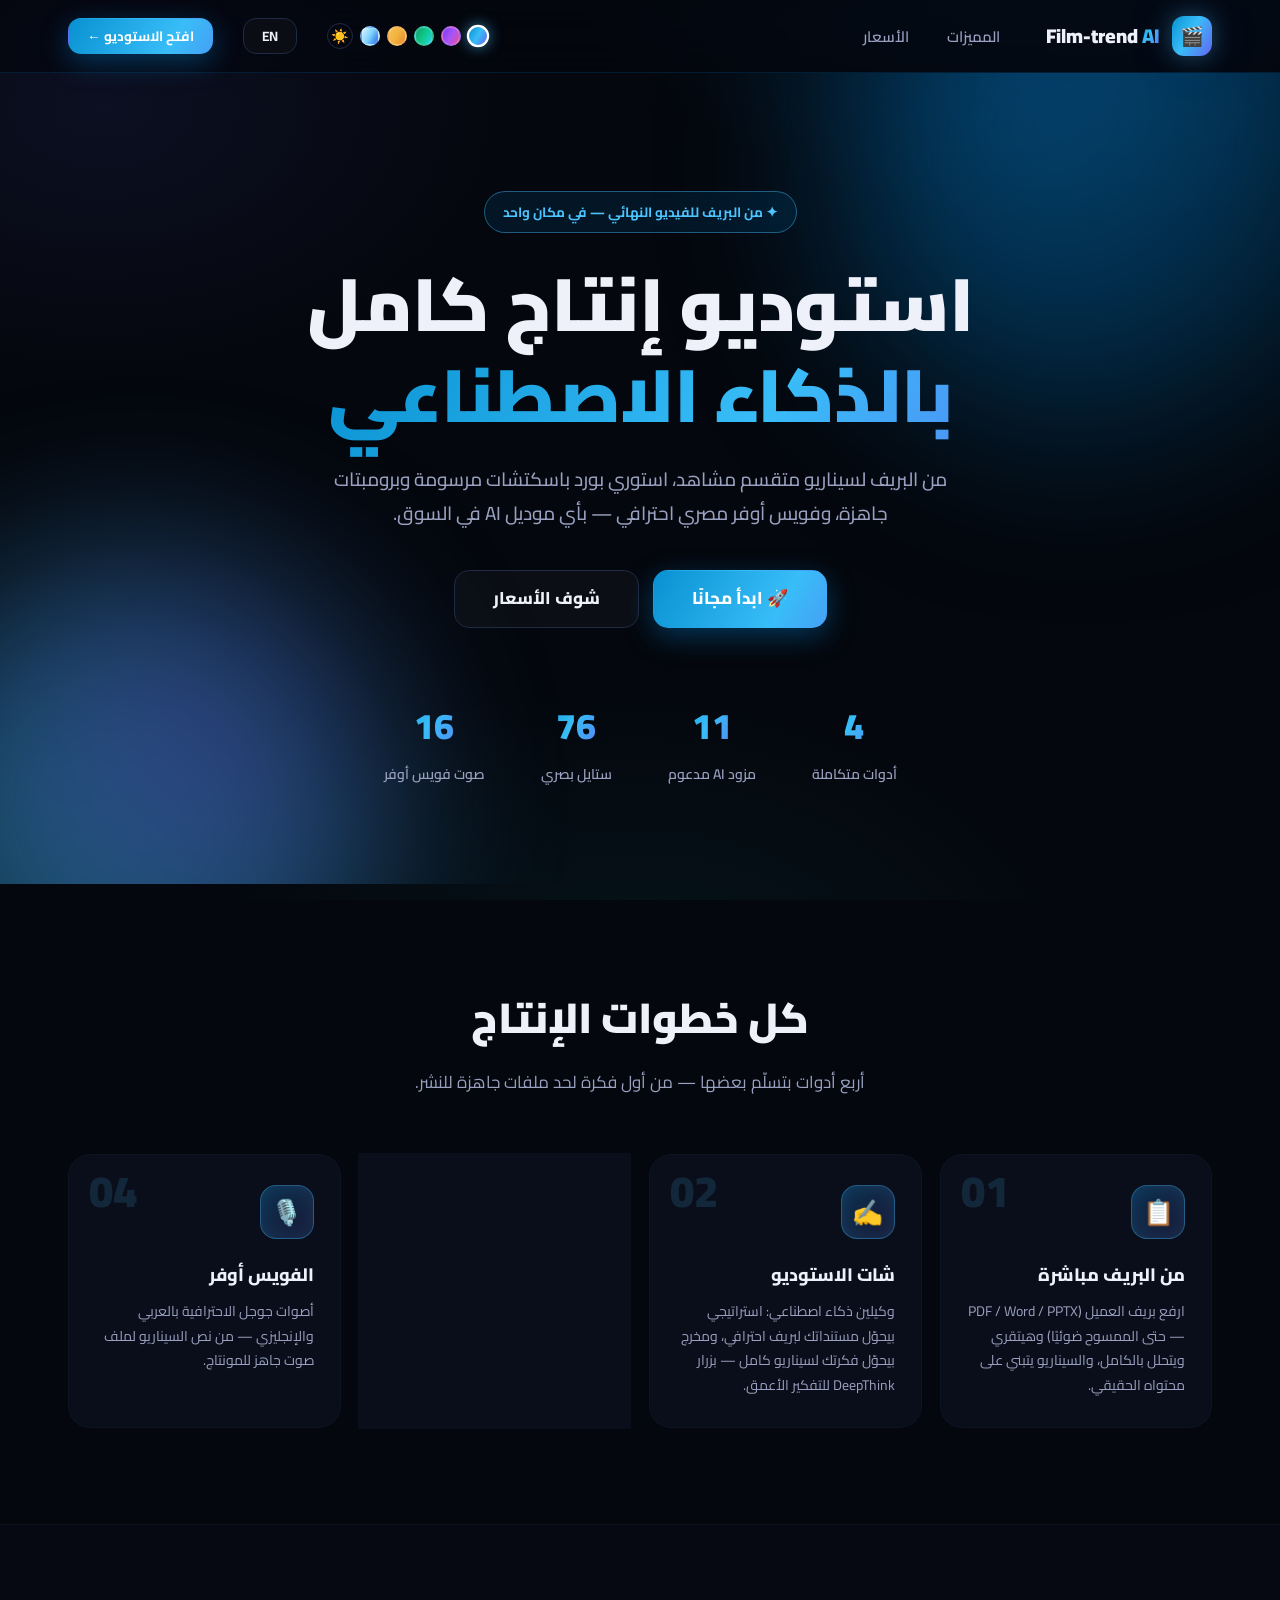
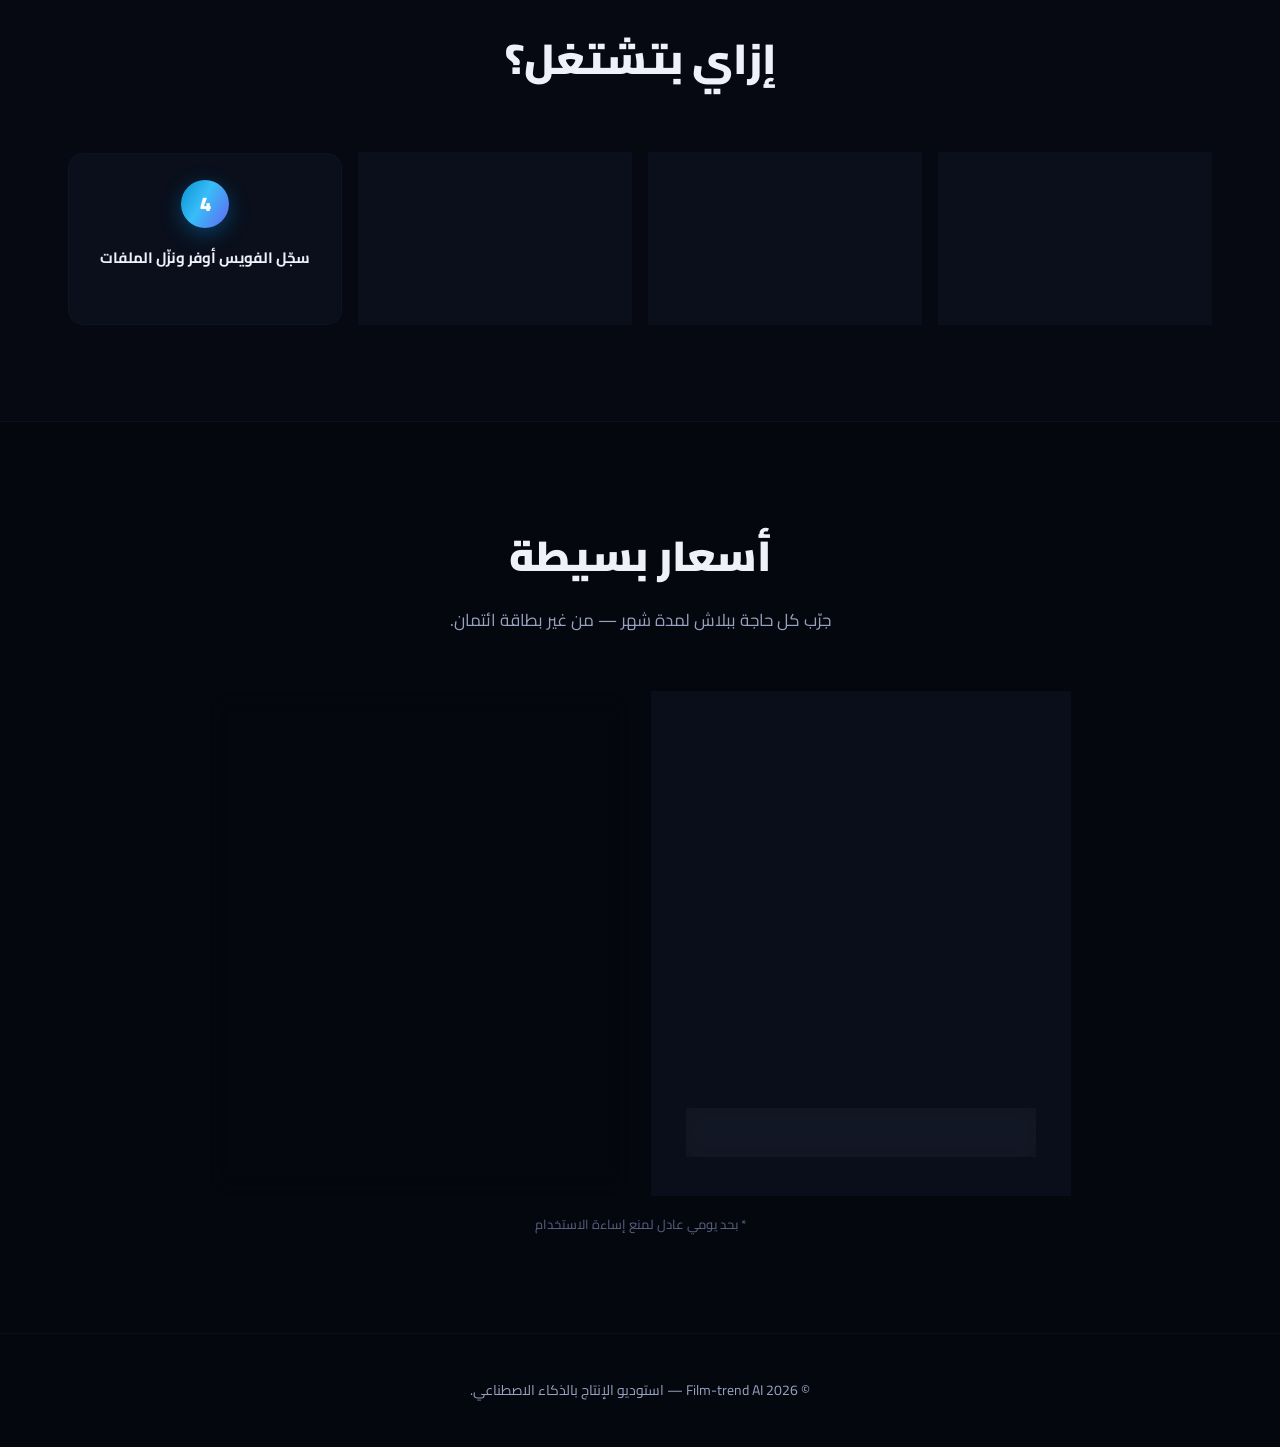
==== index.html @ a33947c4 "chore: bump asset cache version" ====
<!DOCTYPE html>
<html lang="ar" dir="rtl">
<head>
  <meta charset="UTF-8">
  <meta name="viewport" content="width=device-width, initial-scale=1.0">
  <title>Film-trend AI</title>
  <meta name="description" content="خطة سوشيال ميديا، سيناريو، استوري بورد ببرومبتات جاهزة، وفويس أوفر بأصوات جوجل — بأي موديل AI في السوق.">
  <link rel="icon" href="data:image/svg+xml,<svg xmlns='http://www.w3.org/2000/svg' viewBox='0 0 32 32'><defs><linearGradient id='g' x1='0' y1='0' x2='1' y2='1'><stop offset='0' stop-color='%237c3aed'/><stop offset='1' stop-color='%23ec4899'/></linearGradient></defs><rect width='32' height='32' rx='8' fill='url(%23g)'/><text x='16' y='23' text-anchor='middle' font-size='18'>🎬</text></svg>">
  <meta name="theme-color" content="#7c3aed">
  <link rel="preconnect" href="https://fonts.googleapis.com">
  <link rel="preconnect" href="https://fonts.gstatic.com" crossorigin>
  <link href="https://fonts.googleapis.com/css2?family=Cairo:wght@400;500;600;700;800;900&family=JetBrains+Mono:wght@400;500&display=swap" rel="stylesheet">
  <link rel="stylesheet" href="css/app.css?v=20260704a">
</head>
<body>

  <!-- ================= HEADER ================= -->
  <header class="site-header">
    <div class="wrap">
      <div class="brand" onclick="goLanding()">
        <span class="mark">🎬</span>
        <span>Film-trend <em>AI</em></span>
      </div>
      <nav class="head-nav" id="head-nav">
        <a href="#features" onclick="goLanding()" data-i18n="nav_features">المميزات</a>
        <a href="#pricing" onclick="goLanding()" data-i18n="nav_pricing">الأسعار</a>
      </nav>
      <div class="theme-dots" id="theme-dots" title="Theme">
        <button class="tdot" data-theme="ocean" onclick="setTheme('ocean')"></button>
        <button class="tdot" data-theme="violet" onclick="setTheme('violet')"></button>
        <button class="tdot" data-theme="emerald" onclick="setTheme('emerald')"></button>
        <button class="tdot" data-theme="gold" onclick="setTheme('gold')"></button>
        <button class="tdot" data-theme="sky" onclick="setTheme('sky')"></button>
        <button class="mode-toggle" id="dark-toggle" onclick="toggleDark()" title="Dark / Light">🌙</button>
      </div>
      <button class="btn btn-ghost btn-sm" id="lang-btn" onclick="toggleLang()">EN</button>
      <button class="btn btn-primary btn-sm" onclick="openStudio()" data-i18n="open_studio">افتح الاستوديو ←</button>
    </div>
  </header>

  <!-- ================= LANDING ================= -->
  <div id="landing">

    <section class="hero">
      <div class="wrap">
        <span class="kicker" data-i18n="hero_kicker">✦ من البريف للفيديو النهائي — في مكان واحد</span>
        <h1><span data-i18n="hero_h1a">استوديو إنتاج كامل</span><br><span class="grad" data-i18n="hero_h1b">بالذكاء الاصطناعي</span></h1>
        <p class="sub" data-i18n="hero_sub"></p>
        <div class="hero-ctas">
          <button class="btn btn-primary btn-lg" onclick="openStudio()" data-i18n="hero_cta">🚀 ابدأ مجانًا</button>
          <a class="btn btn-ghost btn-lg" href="#pricing" data-i18n="hero_cta2">شوف الأسعار</a>
        </div>
        <div class="hero-stats">
          <div><b>4</b><span data-i18n="st_tools"></span></div>
          <div><b>11</b><span data-i18n="st_prov"></span></div>
          <div><b>76</b><span data-i18n="st_styles"></span></div>
          <div><b>16</b><span data-i18n="st_voices"></span></div>
        </div>
      </div>
    </section>

    <section class="section" id="features">
      <div class="wrap">
        <div class="sec-head">
          <h2 data-i18n="feat_h"></h2>
          <p data-i18n="feat_p"></p>
        </div>
        <div class="feat-grid">
          <div class="feat"><span class="num">01</span><div class="ico">📋</div><h3 data-i18n="f1t"></h3><p data-i18n="f1d"></p></div>
          <div class="feat"><span class="num">02</span><div class="ico">✍️</div><h3 data-i18n="f2t"></h3><p data-i18n="f2d"></p></div>
          <div class="feat"><span class="num">03</span><div class="ico">🎞️</div><h3 data-i18n="f3t"></h3><p data-i18n="f3d"></p></div>
          <div class="feat"><span class="num">04</span><div class="ico">🎙️</div><h3 data-i18n="f4t"></h3><p data-i18n="f4d"></p></div>
        </div>
      </div>
    </section>

    <section class="section alt">
      <div class="wrap">
        <div class="sec-head"><h2 data-i18n="how_h"></h2></div>
        <div class="how-grid">
          <div class="how"><p data-i18n="how1"></p></div>
          <div class="how"><p data-i18n="how2"></p></div>
          <div class="how"><p data-i18n="how3"></p></div>
          <div class="how"><p data-i18n="how4"></p></div>
        </div>
      </div>
    </section>

    <section class="section" id="pricing">
      <div class="wrap">
        <div class="sec-head">
          <h2 data-i18n="pr_h"></h2>
          <p data-i18n="pr_p"></p>
        </div>
        <div class="price-grid">
          <div class="price">
            <h3 data-i18n="pr_free"></h3>
            <div class="amount">$0 <small data-i18n="pr_free_per"></small></div>
            <ul>
              <li data-i18n="pr_f1"></li>
              <li data-i18n="pr_f2"></li>
              <li data-i18n="pr_f3"></li>
              <li data-i18n="pr_f4"></li>
            </ul>
            <button class="btn btn-ghost" onclick="openStudio()" data-i18n="pr_try"></button>
          </div>
          <div class="price hot">
            <span class="flag" data-i18n="pr_flag"></span>
            <h3 data-i18n="pr_pro"></h3>
            <div class="amount">$10 <small data-i18n="pr_pro_per"></small></div>
            <ul>
              <li data-i18n="pr_p1"></li>
              <li data-i18n="pr_p2"></li>
              <li data-i18n="pr_p3"></li>
              <li data-i18n="pr_p4"></li>
            </ul>
            <button class="btn btn-primary" onclick="openStudio()" data-i18n="pr_go"></button>
          </div>
        </div>
        <p class="price-note" data-i18n="pr_note"></p>
      </div>
    </section>

    <footer class="site-footer">
      <div class="wrap" data-i18n="footer"></div>
    </footer>
  </div>

  <!-- ================= STUDIO ================= -->
  <div id="studio">

    <div class="stepper-bar">
      <div class="wrap">
        <div class="stepper">
          <button class="step-btn on" data-tab="script"><span class="n"><span>1</span></span><span data-i18n="s2"></span></button>
          <span class="step-sep"></span>
          <button class="step-btn" data-tab="board"><span class="n"><span>2</span></span><span data-i18n="s3"></span></button>
          <span class="step-sep"></span>
          <button class="step-btn" data-tab="voice"><span class="n"><span>3</span></span><span data-i18n="s4"></span></button>
          <button class="step-btn step-gear" data-tab="settings" data-i18n="s_set"></button>
        </div>
      </div>
    </div>

    <!-- STEP 1: STUDIO CHAT — two agents: strategist (brief) + director (script) -->
    <section class="panel show" id="panel-script">
      <div class="wrap"><div class="panel-grid chat-grid">
        <div class="card chat-card">
          <div class="chat-log" id="chat-log">
            <div class="msg ai md" data-i18n-html="chat_welcome_html"></div>
          </div>
          <div class="shoot-list">
            <div class="sl-head">
              <span class="sl-title" data-i18n="sl_title"></span>
              <span class="sl-total" id="sl-total"></span>
            </div>
            <div class="sl-row">
              <div class="sl-group">
                <label data-i18n="sl_scenes"></label>
                <div class="stepper-ctl">
                  <button type="button" onclick="scenesStep(-1)">−</button>
                  <span id="sl-scenes-val">6</span><small>/ 15</small>
                  <button type="button" onclick="scenesStep(1)">+</button>
                </div>
              </div>
              <div class="sl-group">
                <label data-i18n="sl_secs"></label>
                <div class="sl-chips" id="sl-chips">
                  <button type="button" data-secs="3" onclick="setSecs(3)">3s</button>
                  <button type="button" data-secs="5" onclick="setSecs(5)">5s</button>
                  <button type="button" data-secs="8" onclick="setSecs(8)">8s</button>
                  <button type="button" data-secs="10" onclick="setSecs(10)">10s</button>
                  <button type="button" data-secs="15" onclick="setSecs(15)">15s</button>
                </div>
              </div>
            </div>
          </div>
          <div class="chat-input">
            <label class="attach" title="📎"><span>📎</span><input type="file" id="chat-file" accept=".pdf,.docx,.pptx,.txt,.md,image/*" onchange="chatFilePicked(this)"></label>
            <textarea id="chat-text" rows="1" data-i18n-ph="chat_ph"></textarea>
            <button class="btn btn-primary btn-sm" id="chat-send" onclick="chatSend()" data-i18n="chat_send"></button>
          </div>
          <div class="chat-foot">
            <button class="deepthink" id="deepthink-btn" onclick="toggleDeepthink()" data-i18n-title="dt_tip">🧠 DeepThink</button>
            <span id="chat-file-chip" class="chip"></span>
          </div>
        </div>
        <div>
          <div class="out md" id="out-script" data-raw=""></div>
          <div class="actions" id="actions-script">
            <button class="btn btn-ghost btn-sm" onclick="copyOut('script')" data-i18n="copy"></button>
            <button class="btn btn-ghost btn-sm" onclick="downloadOut('script','script.md')" data-i18n="dl_md"></button>
          </div>
          <div id="carry-note" data-i18n="sc_carry"></div>
        </div>
      </div></div>
    </section>

    <!-- STEP 3: STORYBOARD -->
    <section class="panel" id="panel-board">
      <div class="wrap"><div class="panel-grid">
        <div class="card">
          <h3 data-i18n="b_h"></h3>
          <p class="hint" data-i18n="b_hint"></p>
          <button class="btn btn-ghost btn-block" style="margin-top:0" onclick="useLastScript()" data-i18n="b_use_last"></button>
          <label class="f" data-i18n="b_paste"></label>
          <textarea id="board-script" rows="5" data-i18n-ph="b_paste_ph"></textarea>
          <label class="f" data-i18n="b_ratio"></label>
          <select id="board-ratio">
            <option value="9:16" data-i18n="r_reels"></option>
            <option value="16:9" data-i18n="r_wide"></option>
            <option value="1:1" data-i18n="r_sq"></option>
            <option value="4:5" data-i18n="r_feed"></option>
          </select>
          <label class="f" data-i18n="b_style"></label>
          <select id="board-style-sel"></select>
          <label class="f" data-i18n="b_custom"></label>
          <input type="text" id="board-style" dir="ltr" placeholder="e.g. shot on ARRI Alexa, 85mm lens">
          <label class="f" data-i18n="b_char"></label>
          <div class="char-ref">
            <label class="upload"><span>📸</span><span data-i18n="b_char_up"></span>
              <input type="file" id="board-char" accept="image/*" onchange="boardCharPicked(this)">
            </label>
            <img class="char-thumb" id="board-char-thumb" alt="">
          </div>
          <input type="text" id="board-char-name" data-i18n-ph="b_char_name_ph" style="margin-top:10px">
          <label class="check">
            <input type="checkbox" id="board-vo" checked>
            <span data-i18n="b_vo"></span>
          </label>
          <label class="check">
            <input type="checkbox" id="board-sketch" checked>
            <span data-i18n="b_sketch"></span>
          </label>
          <button class="btn btn-primary btn-block" id="run-board" onclick="runBoard()" data-i18n="b_run"></button>
          <button class="btn btn-stop" id="stop-board" onclick="stopRun('board')">⏹</button>
        </div>
        <div>
          <div class="out md" id="out-board" data-raw=""></div>
          <div class="actions" id="actions-board">
            <button class="btn btn-primary btn-sm" id="gen-sketches" onclick="generateSketches()" data-i18n="sk_gen"></button>
            <button class="btn btn-ghost btn-sm" id="split-board" onclick="toggleBoardView()" data-i18n="split"></button>
            <button class="btn btn-ghost btn-sm" onclick="copyOut('board')" data-i18n="copy_all"></button>
            <button class="btn btn-ghost btn-sm" onclick="downloadOut('board','storyboard.md')" data-i18n="dl_md"></button>
          </div>
        </div>
      </div></div>
    </section>

    <!-- STEP 4: VOICE-OVER -->
    <section class="panel" id="panel-voice">
      <div class="wrap"><div class="panel-grid">
        <div class="card">
          <h3 data-i18n="v_h"></h3>
          <p class="hint" data-i18n-html="v_hint_html"></p>
          <button class="btn btn-ghost btn-block" style="margin-top:0" id="voice-pull" onclick="useScriptForVoice()" data-i18n="v_pull"></button>
          <label class="f" data-i18n="v_text"></label>
          <textarea id="voice-text" rows="6" data-i18n-ph="v_text_ph"></textarea>
          <label class="f" data-i18n="v_provider"></label>
          <select id="voice-provider" onchange="voiceProviderChanged()">
            <option value="gemini" data-i18n="vp_gemini"></option>
            <option value="elevenlabs" data-i18n="vp_eleven"></option>
          </select>
          <div id="eleven-box" style="display:none">
            <label class="f" data-i18n="v_eleven_key"></label>
            <input type="password" id="eleven-key" dir="ltr" placeholder="xi-..." autocomplete="off" onchange="elevenKeyChanged()">
            <div class="note" data-i18n-html="v_eleven_note_html"></div>
          </div>
          <div id="accent-box">
            <label class="f" data-i18n="v_accent"></label>
            <select id="voice-accent">
              <option value="egyptian" data-i18n="va_eg"></option>
              <option value="msa" data-i18n="va_msa"></option>
              <option value="gulf" data-i18n="va_gulf"></option>
              <option value="none" data-i18n="va_none"></option>
            </select>
          </div>
          <label class="f" data-i18n="v_voice"></label>
          <select id="voice-name"></select>
          <label class="f" data-i18n="v_style"></label>
          <select id="voice-style">
            <option value="doc" data-i18n="vs_doc"></option>
            <option value="promo" data-i18n="vs_promo"></option>
            <option value="story" data-i18n="vs_story"></option>
            <option value="news" data-i18n="vs_news"></option>
            <option value="ugc" data-i18n="vs_ugc"></option>
            <option value="none" data-i18n="vs_none"></option>
          </select>
          <button class="btn btn-primary btn-block" id="run-voice" onclick="runVoice()" data-i18n="v_run"></button>
        </div>
        <div>
          <div class="card">
            <h3 data-i18n="v_res"></h3>
            <p class="voice-status" id="voice-status" data-i18n="v_idle"></p>
            <div class="voice-result" id="voice-result">
              <audio id="voice-audio" controls></audio>
              <button class="btn btn-ghost btn-sm" id="voice-dl" data-i18n="v_dl"></button>
            </div>
          </div>
        </div>
      </div></div>
    </section>

    <!-- SETTINGS -->
    <section class="panel" id="panel-settings">
      <div class="wrap">
        <div class="card settings-card">
          <h3 data-i18n="set_h"></h3>

          <div class="mode-switch" id="mode-switch" style="display:none">
            <button class="mode-btn" data-mode="cloud" onclick="setMode('cloud')"><span data-i18n="m_cloud"></span><small data-i18n="m_cloud_s"></small></button>
            <button class="mode-btn" data-mode="byok" onclick="setMode('byok')"><span data-i18n="m_byok"></span><small data-i18n="m_byok_s"></small></button>
          </div>

          <div id="cloud-box" style="display:none">
            <p class="hint" data-i18n="cl_hint"></p>
            <label class="f" data-i18n="cl_email"></label>
            <input type="text" id="cloud-email" dir="ltr" placeholder="you@example.com" autocomplete="email">
            <button class="btn btn-primary btn-block" onclick="doCloudSignup()" data-i18n="cl_start"></button>
            <div class="note" id="cloud-usage" style="display:none"></div>
          </div>

          <div id="byok-box">
            <p class="hint" data-i18n="bk_hint"></p>
            <div class="note" data-i18n-html="bk_gemini_html"></div>
            <label class="f" data-i18n="bk_prov"></label>
            <select id="set-provider"></select>
            <label class="f" data-i18n="bk_model"></label>
            <select id="set-model"></select>
            <label class="f" data-i18n="bk_custom"></label>
            <input type="text" id="set-custom" dir="ltr" placeholder="e.g. gpt-5.2 / deepseek-v4" autocomplete="off">
            <label class="f" data-i18n="bk_key"></label>
            <input type="password" id="set-key" dir="ltr" placeholder="sk-..." autocomplete="off">
            <button class="btn btn-primary btn-block" onclick="persistSettings()" data-i18n="save"></button>
            <div class="note" data-i18n-html="bk_where_html"></div>
            <div class="note" id="pdf-note" style="display:none" data-i18n-html="bk_pdf_html"></div>
          </div>
        </div>
      </div>
    </section>
  </div>

  <script src="js/config.js?v=20260704a"></script>
  <script src="js/i18n.js?v=20260704a"></script>
  <script src="js/prompt.js?v=20260704a"></script>
  <script src="js/styles.js?v=20260704a"></script>
  <script src="js/docs.js?v=20260704a"></script>
  <script src="js/imagen.js?v=20260704a"></script>
  <script src="js/tts.js?v=20260704a"></script>
  <script src="js/api.js?v=20260704a"></script>
  <script src="js/app.js?v=20260704a"></script>
</body>
</html>
---- css/app.css ----
/* ============================================================
   FILM-TREND AI — premium AI-studio design system (RTL + LTR)
   Type: Cairo · deep-space palette · violet→pink gradient accent
   Glassmorphism, glow, 3D hover, animated hero orbs.
   ============================================================ */
:root {
  --bg: #05060c;
  --bg-2: #090a14;
  --surface: rgba(17, 19, 33, .72);
  --surface-solid: #111321;
  --surface-2: #181b2e;
  --line: #262b45;
  --line-soft: #1b1f36;
  --text: #eef0fa;
  --muted: #9aa1c0;
  --faint: #5c6284;
  --accent: #a78bfa;
  --accent-2: #ec4899;
  --acc-deep: #7c3aed;
  --cyan: #22d3ee;
  --btn-fg: #fff;
  --accent-grad: linear-gradient(120deg, #7c3aed, #a855f7 40%, #ec4899 85%);
  --accent-grad-anim: linear-gradient(120deg, #7c3aed, #a855f7 25%, #ec4899 50%, #22d3ee 75%, #7c3aed);
  --glow: 0 0 24px color-mix(in srgb, var(--accent) 35%, transparent), 0 0 60px color-mix(in srgb, var(--accent-2) 12%, transparent);
  --teal: #34d3bd;
  --err: #f0564f;
  --r-lg: 22px;
  --r: 15px;
  --r-sm: 11px;
  --shadow-lg: 0 24px 70px rgba(0, 0, 0, .6);
  --shadow: 0 12px 40px rgba(0, 0, 0, .45);
  --font: "Cairo", "Segoe UI", Tahoma, sans-serif;
  --mono: "JetBrains Mono", ui-monospace, "Cascadia Code", Consolas, monospace;
}

* { margin: 0; padding: 0; box-sizing: border-box; }
html { scroll-behavior: smooth; }

body {
  background: var(--bg);
  color: var(--text);
  font-family: var(--font);
  font-size: 16px;
  line-height: 1.8;
  -webkit-font-smoothing: antialiased;
  overflow-x: hidden;
}
/* ambient app background — soft aurora that lives behind everything */
body::before {
  content: ""; position: fixed; inset: 0; z-index: -1; pointer-events: none;
  background:
    radial-gradient(900px 520px at 85% -10%, color-mix(in srgb, var(--acc-deep) 16%, transparent), transparent 60%),
    radial-gradient(700px 460px at 8% 12%, color-mix(in srgb, var(--accent-2) 9%, transparent), transparent 60%),
    radial-gradient(800px 600px at 50% 115%, color-mix(in srgb, var(--cyan) 7%, transparent), transparent 60%),
    var(--bg);
}

::selection { background: color-mix(in srgb, var(--accent) 35%, transparent); }
a { color: inherit; text-decoration: none; }
img, svg { max-width: 100%; }

.wrap { max-width: 1200px; margin: 0 auto; padding: 0 28px; }

/* ============ motion primitives ============ */
@keyframes fadeUp { from { opacity: 0; transform: translateY(22px); } to { opacity: 1; transform: none; } }
@keyframes gradShift { 0% { background-position: 0% 50%; } 50% { background-position: 100% 50%; } 100% { background-position: 0% 50%; } }
@keyframes orbFloat {
  0%, 100% { transform: translate(0, 0) scale(1); }
  33% { transform: translate(40px, -30px) scale(1.08); }
  66% { transform: translate(-30px, 24px) scale(.94); }
}
@keyframes pulseGlow {
  0%, 100% { box-shadow: 0 0 18px color-mix(in srgb, var(--accent) 35%, transparent); }
  50% { box-shadow: 0 0 34px color-mix(in srgb, var(--accent-2) 50%, transparent); }
}
@keyframes spinSlow { to { transform: rotate(360deg); } }
@media (prefers-reduced-motion: reduce) {
  *, *::before, *::after { animation: none !important; transition: none !important; }
}

/* ============ header ============ */
.site-header {
  position: sticky; top: 0; z-index: 100;
  background: rgba(5, 6, 12, .68);
  backdrop-filter: blur(20px) saturate(150%);
  border-bottom: 1px solid color-mix(in srgb, var(--acc-deep) 18%, transparent);
}
.site-header .wrap { display: flex; align-items: center; gap: 30px; height: 72px; }
.brand { display: flex; align-items: center; gap: 12px; font-weight: 900; font-size: 20px; cursor: pointer; }
.brand .mark {
  width: 40px; height: 40px; border-radius: 12px; flex: none;
  background: var(--accent-grad);
  display: grid; place-items: center; font-size: 19px;
  box-shadow: var(--glow);
  transition: transform .3s cubic-bezier(.34, 1.56, .64, 1);
}
.brand:hover .mark { transform: rotate(-8deg) scale(1.08); }
.brand em { font-style: normal; background: var(--accent-grad); -webkit-background-clip: text; background-clip: text; color: transparent; }
.head-nav { display: flex; gap: 6px; flex: 1; }
.head-nav a {
  padding: 8px 16px; border-radius: 10px; font-size: 15px; font-weight: 600; color: var(--muted);
  transition: color .15s, background .15s;
}
.head-nav a:hover { color: var(--text); background: color-mix(in srgb, var(--acc-deep) 12%, transparent); }

/* ============ buttons ============ */
.btn {
  position: relative; overflow: hidden;
  display: inline-flex; align-items: center; justify-content: center; gap: 9px;
  padding: 12px 26px; border-radius: 13px; border: 1px solid transparent;
  font: inherit; font-size: 15.5px; font-weight: 800; cursor: pointer; line-height: 1.4;
  transition: transform .18s cubic-bezier(.34, 1.56, .64, 1), box-shadow .25s, background .15s, border-color .15s;
  white-space: nowrap;
}
.btn:active { transform: translateY(1.5px) scale(.99); }
.btn:disabled { opacity: .5; cursor: wait; }
.btn-primary {
  background: var(--accent-grad); background-size: 160% 160%; color: var(--btn-fg);
  box-shadow: 0 8px 28px color-mix(in srgb, var(--acc-deep) 38%, transparent);
  animation: gradShift 7s ease infinite;
}
/* shine sweep across primary buttons on hover */
.btn-primary::after {
  content: ""; position: absolute; inset: 0;
  background: linear-gradient(105deg, transparent 38%, rgba(255, 255, 255, .28) 50%, transparent 62%);
  transform: translateX(-120%);
  transition: transform .6s ease;
}
[dir="rtl"] .btn-primary::after { transform: translateX(120%); }
.btn-primary:hover:not(:disabled) { box-shadow: 0 14px 44px color-mix(in srgb, var(--accent) 55%, transparent); transform: translateY(-2px); }
.btn-primary:hover:not(:disabled)::after { transform: translateX(120%); }
[dir="rtl"] .btn-primary:hover:not(:disabled)::after { transform: translateX(-120%); }
.btn-ghost {
  border-color: var(--line); color: var(--text);
  background: rgba(255, 255, 255, .03); backdrop-filter: blur(8px);
}
.btn-ghost:hover { border-color: color-mix(in srgb, var(--accent) 55%, transparent); background: color-mix(in srgb, var(--acc-deep) 10%, transparent); box-shadow: 0 0 20px color-mix(in srgb, var(--acc-deep) 18%, transparent); transform: translateY(-1px); }
.btn-lg { padding: 16px 38px; font-size: 17px; border-radius: 15px; }
.btn-sm { padding: 8px 18px; font-size: 13.5px; font-weight: 700; }
.btn-xs { padding: 5px 13px; font-size: 12px; font-weight: 700; border-radius: 8px; }
.btn-block { width: 100%; margin-top: 20px; }
.btn-stop { background: var(--err); color: #fff; display: none; width: 100%; margin-top: 10px; }

/* ============ landing ============ */
.hero {
  position: relative; overflow: hidden; text-align: center;
  padding: 118px 0 96px;
}
/* animated 3D-ish gradient orbs */
.hero::before, .hero::after {
  content: ""; position: absolute; border-radius: 50%; pointer-events: none;
  filter: blur(90px); opacity: .5;
}
.hero::before {
  width: 560px; height: 560px; top: -180px; inset-inline-start: -120px;
  background: radial-gradient(circle at 35% 35%, var(--acc-deep), color-mix(in srgb, var(--acc-deep) 55%, #000) 60%, transparent 75%);
  animation: orbFloat 16s ease-in-out infinite;
}
.hero::after {
  width: 480px; height: 480px; bottom: -160px; inset-inline-end: -100px;
  background: radial-gradient(circle at 60% 40%, var(--accent-2), var(--cyan) 80%, transparent 90%);
  animation: orbFloat 20s ease-in-out infinite reverse;
}
.hero > .wrap { position: relative; z-index: 1; }
.kicker {
  display: inline-flex; align-items: center; gap: 8px;
  padding: 8px 18px; border-radius: 999px;
  border: 1px solid color-mix(in srgb, var(--accent) 40%, transparent); background: color-mix(in srgb, var(--acc-deep) 12%, transparent);
  backdrop-filter: blur(10px);
  color: var(--accent); font-size: 13.5px; font-weight: 700; margin-bottom: 26px;
  animation: fadeUp .7s ease both;
}
.hero h1 {
  font-size: clamp(40px, 6.4vw, 74px); font-weight: 900; line-height: 1.22;
  letter-spacing: -.5px; margin-bottom: 22px;
  animation: fadeUp .7s .08s ease both;
}
.hero h1 .grad {
  background: var(--accent-grad-anim); background-size: 300% 100%;
  -webkit-background-clip: text; background-clip: text; color: transparent;
  animation: gradShift 6s linear infinite;
}
.hero .sub { max-width: 640px; margin: 0 auto 40px; color: var(--muted); font-size: 19px; font-weight: 500; animation: fadeUp .7s .16s ease both; }
.hero-ctas { display: flex; gap: 14px; justify-content: center; flex-wrap: wrap; animation: fadeUp .7s .24s ease both; }
.hero-stats {
  display: flex; gap: 56px; justify-content: center; margin-top: 66px; flex-wrap: wrap;
  animation: fadeUp .7s .32s ease both;
}
.hero-stats b { display: block; font-size: 36px; font-weight: 900; background: var(--accent-grad); -webkit-background-clip: text; background-clip: text; color: transparent; }
.hero-stats span { color: var(--muted); font-size: 14px; font-weight: 600; }

.section { padding: 96px 0; position: relative; }
.section.alt { background: rgba(10, 11, 22, .55); border-block: 1px solid var(--line-soft); }
.sec-head { text-align: center; max-width: 620px; margin: 0 auto 56px; }
.sec-head h2 { font-size: clamp(28px, 4vw, 42px); font-weight: 900; margin-bottom: 12px; }
.sec-head p { color: var(--muted); font-size: 17px; }

/* feature cards — glass + 3D tilt */
.feat-grid { display: grid; grid-template-columns: repeat(4, 1fr); gap: 18px; perspective: 1200px; }
.feat {
  background: var(--surface); backdrop-filter: blur(14px);
  border: 1px solid var(--line-soft); border-radius: var(--r-lg);
  padding: 30px 26px; position: relative; overflow: hidden;
  transform-style: preserve-3d;
  transition: transform .35s cubic-bezier(.22, 1, .36, 1), border-color .25s, box-shadow .3s;
}
.feat::before {
  content: ""; position: absolute; inset: 0; border-radius: inherit; pointer-events: none;
  background: radial-gradient(420px 200px at 50% -20%, color-mix(in srgb, var(--accent) 16%, transparent), transparent 70%);
  opacity: 0; transition: opacity .3s;
}
.feat:hover {
  transform: translateY(-8px) rotateX(4deg) rotateY(-3deg) scale(1.015);
  border-color: color-mix(in srgb, var(--accent) 45%, transparent);
  box-shadow: 0 22px 60px rgba(0, 0, 0, .5), 0 0 42px color-mix(in srgb, var(--acc-deep) 16%, transparent);
}
[dir="rtl"] .feat:hover { transform: translateY(-8px) rotateX(4deg) rotateY(3deg) scale(1.015); }
.feat:hover::before { opacity: 1; }
.feat .num {
  position: absolute; top: 14px; inset-inline-end: 20px;
  font-size: 44px; font-weight: 900; color: color-mix(in srgb, var(--accent) 14%, transparent); line-height: 1;
}
.feat .ico {
  width: 54px; height: 54px; border-radius: 16px; margin-bottom: 20px;
  display: grid; place-items: center; font-size: 25px;
  background: linear-gradient(135deg, color-mix(in srgb, var(--acc-deep) 28%, transparent), color-mix(in srgb, var(--accent-2) 14%, transparent));
  border: 1px solid color-mix(in srgb, var(--accent) 35%, transparent);
  box-shadow: inset 0 0 18px color-mix(in srgb, var(--accent) 12%, transparent);
  transition: transform .3s cubic-bezier(.34, 1.56, .64, 1);
}
.feat:hover .ico { transform: translateZ(26px) scale(1.1); }
.feat h3 { font-size: 18px; font-weight: 800; margin-bottom: 8px; }
.feat p { color: var(--muted); font-size: 14px; line-height: 1.75; }

.how-grid { display: grid; grid-template-columns: repeat(4, 1fr); gap: 16px; counter-reset: hstep; }
.how {
  background: var(--surface); backdrop-filter: blur(12px);
  border: 1px solid var(--line-soft); border-radius: var(--r);
  padding: 26px 22px; text-align: center;
  transition: transform .3s, border-color .25s, box-shadow .3s;
}
.how:hover { transform: translateY(-5px); border-color: color-mix(in srgb, var(--cyan) 40%, transparent); box-shadow: 0 14px 40px rgba(0, 0, 0, .4); }
.how::before {
  counter-increment: hstep; content: counter(hstep);
  display: grid; place-items: center; width: 48px; height: 48px; margin: 0 auto 16px;
  border-radius: 50%; background: var(--accent-grad); color: var(--btn-fg);
  font-size: 20px; font-weight: 900;
  box-shadow: 0 6px 20px color-mix(in srgb, var(--acc-deep) 40%, transparent);
}
.how p { font-size: 15px; font-weight: 700; }

/* pricing — hot plan gets an animated gradient border */
.price-grid { display: grid; grid-template-columns: repeat(2, minmax(0, 420px)); gap: 22px; justify-content: center; }
.price {
  background: var(--surface); backdrop-filter: blur(14px);
  border: 1px solid var(--line-soft); border-radius: var(--r-lg);
  padding: 38px 34px; display: flex; flex-direction: column;
  transition: transform .3s, box-shadow .3s;
}
.price:hover { transform: translateY(-6px); box-shadow: var(--shadow); }
.price.hot {
  position: relative; border: 1px solid transparent;
  background:
    linear-gradient(var(--surface-solid), var(--surface-solid)) padding-box,
    var(--accent-grad-anim) border-box;
  background-size: auto, 300% 100%;
  animation: gradShift 6s linear infinite;
  box-shadow: 0 16px 56px color-mix(in srgb, var(--acc-deep) 22%, transparent);
}
.price .flag {
  position: absolute; top: -14px; inset-inline-start: 50%; transform: translateX(50%);
  background: var(--accent-grad); color: var(--btn-fg); font-size: 12px; font-weight: 900;
  padding: 5px 18px; border-radius: 999px;
  box-shadow: 0 6px 18px color-mix(in srgb, var(--accent-2) 40%, transparent);
}
[dir="ltr"] .price .flag { transform: translateX(-50%); }
.price h3 { font-size: 19px; font-weight: 800; }
.price .amount { font-size: 52px; font-weight: 900; margin: 14px 0 4px; }
.price .amount small { font-size: 15px; color: var(--muted); font-weight: 600; }
.price ul { list-style: none; margin: 22px 0 30px; flex: 1; }
.price li { padding: 9px 0; font-size: 15px; color: #ccd1ea; display: flex; gap: 11px; font-weight: 600; }
.price li::before { content: "✓"; color: var(--cyan); font-weight: 900; }
.price-note { text-align: center; color: var(--faint); font-size: 13px; margin-top: 18px; }

.site-footer { border-top: 1px solid var(--line-soft); padding: 44px 0; text-align: center; color: var(--muted); font-size: 14px; }

/* ============ studio ============ */
body.in-studio #landing { display: none; }
#studio { display: none; }
body.in-studio #studio { display: block; }

.stepper-bar {
  border-bottom: 1px solid color-mix(in srgb, var(--acc-deep) 16%, transparent); background: rgba(8, 9, 18, .72);
  backdrop-filter: blur(16px);
  position: sticky; top: 72px; z-index: 90;
}
.stepper { display: flex; align-items: stretch; gap: 4px; overflow-x: auto; padding: 12px 0; }
.step-btn {
  display: flex; align-items: center; gap: 11px;
  padding: 11px 20px; border-radius: 13px; cursor: pointer;
  border: 1px solid transparent; background: transparent; color: var(--muted);
  font: inherit; font-size: 15px; font-weight: 700; white-space: nowrap;
  transition: all .2s;
}
.step-btn:hover { color: var(--text); background: color-mix(in srgb, var(--acc-deep) 10%, transparent); }
.step-btn.on {
  background: color-mix(in srgb, var(--acc-deep) 14%, transparent); border-color: color-mix(in srgb, var(--accent) 45%, transparent); color: var(--accent);
  box-shadow: 0 0 22px color-mix(in srgb, var(--acc-deep) 16%, transparent);
}
.step-btn .n {
  display: grid; place-items: center; width: 28px; height: 28px; border-radius: 50%;
  background: var(--surface-2); border: 1.5px solid var(--line); color: var(--muted);
  font-size: 13.5px; font-weight: 800; transition: all .2s;
}
.step-btn.on .n { background: var(--accent-grad); border-color: transparent; color: var(--btn-fg); animation: pulseGlow 2.6s ease-in-out infinite; }
.step-btn.done .n { background: var(--teal); border-color: transparent; color: #06231f; animation: none; }
.step-btn.done .n::before { content: "✓"; }
.step-btn.done .n span { display: none; }
.step-sep { align-self: center; width: 26px; height: 2px; background: var(--line); border-radius: 2px; flex: none; }
.step-gear { margin-inline-start: auto; }

.panel { display: none; padding: 34px 0 90px; }
.panel.show { display: block; animation: fadeUp .4s ease both; }
.panel-grid { display: grid; grid-template-columns: 410px minmax(0, 1fr); gap: 24px; align-items: start; }
/* CRITICAL: children of the grid must never blow the layout open */
.panel-grid > * { min-width: 0; }

.card {
  background: var(--surface); backdrop-filter: blur(14px);
  border: 1px solid var(--line-soft);
  border-radius: var(--r-lg); padding: 28px;
  box-shadow: var(--shadow);
}
.card h3 { font-size: 18px; font-weight: 800; margin-bottom: 6px; }
.card .hint { color: var(--muted); font-size: 13.5px; margin-bottom: 18px; line-height: 1.8; }

label.f { display: block; font-size: 13px; font-weight: 700; color: var(--muted); margin: 16px 0 7px; }
textarea, input[type="text"], input[type="password"], select {
  width: 100%; background: rgba(5, 6, 12, .7); color: var(--text);
  border: 1.5px solid var(--line); border-radius: var(--r-sm);
  padding: 12px 15px; font: inherit; font-size: 14.5px; font-weight: 500;
  outline: none; transition: border-color .2s, box-shadow .2s;
}
textarea:focus, input:focus, select:focus { border-color: var(--accent); box-shadow: 0 0 0 3px color-mix(in srgb, var(--accent) 16%, transparent), 0 0 24px color-mix(in srgb, var(--acc-deep) 12%, transparent); }
textarea { resize: vertical; min-height: 130px; }

/* two form fields side by side (script specs) */
.two-col { display: grid; grid-template-columns: 1fr 1fr; gap: 0 14px; }
@media (max-width: 560px) { .two-col { grid-template-columns: 1fr; } }

/* checkbox row */
label.check {
  display: flex; align-items: center; gap: 10px; cursor: pointer;
  margin: 16px 0 4px; font-size: 14px; font-weight: 700; color: var(--text);
}
label.check input[type="checkbox"] {
  width: 19px; height: 19px; flex: none; accent-color: #a855f7; cursor: pointer;
}

.upload {
  display: flex; align-items: center; justify-content: center; gap: 8px;
  border: 1.5px dashed var(--line); border-radius: var(--r-sm);
  padding: 17px; color: var(--muted); font-size: 14px; font-weight: 700; cursor: pointer;
  transition: border-color .15s, color .15s, background .15s;
}
.upload:hover { border-color: var(--accent); color: var(--text); background: color-mix(in srgb, var(--acc-deep) 6%, transparent); }
.upload input { display: none; }
#pdf-name { color: var(--teal); font-size: 13px; font-weight: 700; margin-top: 8px; }

/* ============ output ============
   Long English prompts and tables must NEVER escape the panel:
   - everything wraps (pre-wrap + break-word)
   - the panel itself is the only scroll container            */
.out {
  background: var(--surface); backdrop-filter: blur(14px);
  border: 1px solid var(--line-soft);
  border-radius: var(--r-lg); padding: 28px 30px;
  min-height: 380px; max-height: 74vh; overflow-y: auto; overflow-x: hidden;
  font-size: 15px; box-shadow: var(--shadow);
  min-width: 0; overflow-wrap: anywhere;
}
.out:empty::before { content: "الناتج هيظهر هنا…"; color: var(--faint); font-weight: 600; }
html[lang="en"] .out:empty::before { content: "Output will appear here…"; }
.md h2, .md h3, .md h4, .md h5 { margin: 22px 0 8px; color: var(--accent); font-weight: 800; }
.md h2 { font-size: 21px; } .md h3 { font-size: 17.5px; } .md h4 { font-size: 15.5px; }
.md p { margin: 7px 0; }
.md ul { margin: 8px 22px 8px 0; }
[dir="ltr"] .md ul { margin: 8px 0 8px 22px; }
.md li { margin: 4px 0; }
.md hr { border: 0; border-top: 1px solid var(--line); margin: 20px 0; }
.md code {
  background: var(--surface-2); border: 1px solid var(--line); border-radius: 6px;
  padding: 1px 8px; font-size: 13px; font-family: var(--mono);
  direction: ltr; unicode-bidi: embed;
  overflow-wrap: anywhere;
}
.md pre {
  background: rgba(5, 6, 12, .82); border: 1px solid color-mix(in srgb, var(--acc-deep) 28%, transparent);
  border-radius: var(--r-sm);
  padding: 15px 17px; margin: 13px 0;
  font-size: 13px; line-height: 1.7; font-family: var(--mono);
  direction: ltr; text-align: left;
  white-space: pre-wrap; word-break: break-word; overflow-wrap: anywhere;
  max-width: 100%;
}
.md table { border-collapse: collapse; margin: 0; width: 100%; font-size: 13.5px; }
.md td {
  border: 1px solid var(--line); padding: 8px 12px; vertical-align: top;
  max-width: 360px; overflow-wrap: anywhere; word-break: break-word;
}
.md tr:first-child td { background: var(--surface-2); font-weight: 800; }
.md .thinking, .out .thinking { color: var(--muted); font-weight: 600; }
.md .err, .out .err { color: var(--err); font-weight: 700; }

/* markdown tables scroll inside their own wrapper — never break layout */
.tblw { overflow-x: auto; max-width: 100%; margin: 14px 0; border-radius: var(--r-sm); border: 1px solid var(--line-soft); }

.actions { display: none; gap: 10px; margin-top: 14px; flex-wrap: wrap; }

#carry-note {
  display: none; margin-top: 14px; padding: 12px 17px;
  background: rgba(52, 211, 189, .08); border: 1px solid rgba(52, 211, 189, .35);
  border-radius: var(--r-sm); color: var(--teal); font-size: 13.5px; font-weight: 700;
}

/* scene cards */
.scene-card {
  position: relative;
  border: 1px solid var(--line); border-radius: var(--r);
  background: var(--surface-2); padding: 18px 20px 18px; margin-bottom: 18px;
  transition: transform .25s, border-color .25s, box-shadow .25s;
}
.scene-card::before {
  content: ""; position: absolute; inset-block: 0; inset-inline-start: 0; width: 3px;
  border-radius: 3px; background: var(--accent-grad);
}
.scene-card:hover { transform: translateY(-3px); border-color: color-mix(in srgb, var(--accent) 40%, transparent); box-shadow: 0 14px 40px rgba(0, 0, 0, .4); }
.scene-head { display: flex; align-items: center; justify-content: space-between; gap: 10px; margin-bottom: 10px; flex-wrap: wrap; }
.scene-head b { color: var(--accent); font-size: 15px; font-weight: 800; }
.scene-prompt { margin-top: 12px; min-width: 0; }
.sp-head { display: flex; align-items: center; justify-content: space-between; font-size: 12.5px; color: var(--cyan); font-weight: 800; margin-bottom: 6px; }
.scene-prompt pre {
  background: rgba(5, 6, 12, .82); border: 1px solid var(--line); border-radius: var(--r-sm);
  padding: 12px 14px; margin: 0;
  font-size: 12.5px; line-height: 1.7;
  white-space: pre-wrap; word-break: break-word; overflow-wrap: anywhere;
  direction: ltr; text-align: left; font-family: var(--mono);
  max-width: 100%;
}
.scene-prompt pre[dir="auto"] { direction: unset; text-align: start; }

/* ============ planning chat ============ */
.chat-shell { max-width: 880px; margin: 0 auto; }
.chat-card { display: flex; flex-direction: column; height: min(72vh, 760px); padding: 18px; }
.chat-log {
  flex: 1; overflow-y: auto; overflow-x: hidden; display: flex; flex-direction: column;
  gap: 14px; padding: 6px 4px 14px;
  min-width: 0;
}
.msg {
  max-width: 88%; padding: 13px 18px; border-radius: 16px;
  font-size: 14.5px; line-height: 1.85; overflow-wrap: anywhere;
  min-width: 0;
  animation: fadeUp .3s ease both;
}
.msg.user {
  align-self: flex-start;
  background: color-mix(in srgb, var(--acc-deep) 16%, transparent); border: 1px solid color-mix(in srgb, var(--accent) 35%, transparent);
  border-start-start-radius: 4px;
}
.msg.ai {
  align-self: flex-end;
  background: var(--surface-2); border: 1px solid var(--line);
  border-start-end-radius: 4px;
  max-width: 94%;
}
.msg .chip { display: inline-block; margin-top: 7px; }
.chip {
  background: color-mix(in srgb, var(--cyan) 10%, transparent); border: 1px solid color-mix(in srgb, var(--cyan) 35%, transparent);
  color: var(--cyan); border-radius: 8px; padding: 2px 10px;
  font-size: 12px; font-weight: 700;
}
.chip:empty { display: none; }
.chat-input {
  display: flex; gap: 10px; align-items: flex-end;
  border-top: 1px solid var(--line-soft); padding-top: 14px;
}
.chat-input textarea { flex: 1; min-height: 46px; max-height: 130px; resize: none; }
.attach {
  display: grid; place-items: center; width: 46px; height: 46px; flex: none;
  border: 1.5px dashed var(--line); border-radius: var(--r-sm);
  font-size: 18px; cursor: pointer; transition: border-color .15s, box-shadow .2s;
}
.attach:hover { border-color: var(--accent); box-shadow: 0 0 16px color-mix(in srgb, var(--acc-deep) 20%, transparent); }
.attach input { display: none; }
.chat-foot { display: flex; align-items: center; justify-content: space-between; gap: 10px; padding-top: 10px; flex-wrap: wrap; }

/* voice-over */
.voice-result { display: none; margin-top: 18px; }
.voice-result audio { width: 100%; margin-bottom: 12px; }
.voice-status { color: var(--muted); font-size: 14px; font-weight: 700; margin-top: 14px; }
.voice-status.err { color: var(--err); }

/* settings */
.settings-card { max-width: 620px; margin: 0 auto; }
.mode-switch { display: flex; gap: 12px; margin-bottom: 22px; }
.mode-btn {
  flex: 1; padding: 16px 12px; border-radius: var(--r); cursor: pointer;
  border: 1.5px solid var(--line); background: rgba(5, 6, 12, .6); color: var(--muted);
  font: inherit; font-size: 15px; font-weight: 800; text-align: center;
  transition: border-color .2s, color .2s, background .2s, box-shadow .2s;
}
.mode-btn small { display: block; font-weight: 500; font-size: 12px; margin-top: 4px; color: var(--faint); }
.mode-btn:hover { color: var(--text); }
.mode-btn.on { border-color: var(--accent); color: var(--accent); background: color-mix(in srgb, var(--acc-deep) 10%, transparent); box-shadow: 0 0 22px color-mix(in srgb, var(--acc-deep) 14%, transparent); }
.mode-btn.on small { color: var(--muted); }
.note {
  margin-top: 16px; padding: 13px 17px; border-radius: var(--r-sm);
  background: color-mix(in srgb, var(--acc-deep) 8%, transparent); border: 1px solid color-mix(in srgb, var(--accent) 30%, transparent);
  color: var(--muted); font-size: 13.5px; line-height: 1.8;
}
.note b { color: var(--accent); }

/* toast */
.toast {
  position: fixed; bottom: 28px; right: 50%; transform: translate(50%, 16px);
  background: rgba(24, 27, 46, .88); backdrop-filter: blur(14px);
  border: 1px solid color-mix(in srgb, var(--accent) 40%, transparent);
  color: var(--text); padding: 13px 26px; border-radius: 13px;
  font-size: 14.5px; font-weight: 700;
  opacity: 0; pointer-events: none; transition: opacity .2s, transform .25s cubic-bezier(.34, 1.56, .64, 1);
  z-index: 300; box-shadow: var(--shadow-lg), 0 0 30px color-mix(in srgb, var(--acc-deep) 18%, transparent);
}
.toast.show { opacity: 1; transform: translate(50%, 0); }

/* responsive */
@media (max-width: 1020px) {
  .feat-grid, .how-grid { grid-template-columns: 1fr 1fr; }
  .panel-grid { grid-template-columns: 1fr; }
  .head-nav { display: none; }
}
@media (max-width: 620px) {
  .feat-grid, .how-grid, .price-grid { grid-template-columns: 1fr; }
  .hero { padding: 70px 0 60px; }
  .hero-stats { gap: 30px; }
  .mode-switch { flex-direction: column; }
}


/* ============ THEMES — picked from the header dots, saved locally ============ */
html[data-theme="ocean"] {
  --accent: #4cc4ff; --accent-2: #6366f1; --acc-deep: #0284d8; --cyan: #22d3ee; --btn-fg: #fff;
  --accent-grad: linear-gradient(120deg, #0891d1, #38bdf8 45%, #6366f1);
  --accent-grad-anim: linear-gradient(120deg, #0891d1, #38bdf8 25%, #6366f1 50%, #22d3ee 75%, #0891d1);
  --bg: #04070d; --bg-2: #070b14;
  --surface: rgba(13, 19, 32, .72); --surface-solid: #0d1320; --surface-2: #131b2c;
  --line: #1f2b45; --line-soft: #17203355;
}
html[data-theme="emerald"] {
  --accent: #3ee6a8; --accent-2: #22d3ee; --acc-deep: #0a9e6d; --cyan: #67e8f9; --btn-fg: #04231a;
  --accent-grad: linear-gradient(120deg, #0d9f70, #10c98a 45%, #22d3ee);
  --accent-grad-anim: linear-gradient(120deg, #0d9f70, #10c98a 25%, #22d3ee 50%, #34d399 75%, #0d9f70);
  --bg: #040b09; --bg-2: #071310;
  --surface: rgba(10, 24, 20, .72); --surface-solid: #0a1814; --surface-2: #10231d;
  --line: #1b3a31; --line-soft: #142b2455;
}
html[data-theme="gold"] {
  --accent: #f2b23e; --accent-2: #e8862d; --acc-deep: #d98a1f; --cyan: #43cabb; --btn-fg: #201302;
  --accent-grad: linear-gradient(120deg, #f6c15a, #f2b23e 45%, #e8862d);
  --accent-grad-anim: linear-gradient(120deg, #f6c15a, #f2b23e 25%, #e8862d 50%, #f6c15a 75%, #f6c15a);
  --bg: #0a0c11; --bg-2: #0d1017;
  --surface: rgba(19, 23, 34, .78); --surface-solid: #131722; --surface-2: #1a1f2d;
  --line: #242b3d; --line-soft: #1c2231;
}
/* light mode — sky blue on white */
html[data-theme="sky"] {
  --accent: #0ea5e9; --accent-2: #2563eb; --acc-deep: #0284c7; --cyan: #06b6d4; --btn-fg: #fff;
  --accent-grad: linear-gradient(120deg, #0284c7, #38bdf8 45%, #2563eb);
  --accent-grad-anim: linear-gradient(120deg, #0284c7, #38bdf8 25%, #2563eb 50%, #06b6d4 75%, #0284c7);
  --bg: #eef6fd; --bg-2: #ffffff;
  --surface: rgba(255, 255, 255, .85); --surface-solid: #ffffff; --surface-2: #e8f2fb;
  --line: #c9ddef; --line-soft: #dcebf7;
  --text: #0c1b2a; --muted: #46617d; --faint: #7e95ad;
  --shadow-lg: 0 24px 70px rgba(30, 80, 140, .16);
  --shadow: 0 12px 40px rgba(30, 80, 140, .12);
}
html[data-theme="sky"] .deepthink { background: rgba(2, 132, 199, .06); }
html[data-theme="sky"] .tdot { border-color: rgba(12, 27, 42, .18); }
html[data-theme="sky"] .tdot.on { border-color: var(--accent); }

/* theme picker dots (header) */
.theme-dots { display: flex; gap: 7px; align-items: center; }
.tdot {
  width: 20px; height: 20px; border-radius: 50%; cursor: pointer; flex: none;
  border: 2px solid rgba(255, 255, 255, .18); padding: 0;
  transition: transform .2s cubic-bezier(.34, 1.56, .64, 1), border-color .2s, box-shadow .2s;
}
.tdot:hover { transform: scale(1.22); }
.tdot.on { border-color: #fff; box-shadow: 0 0 12px color-mix(in srgb, var(--accent) 60%, transparent); transform: scale(1.12); }
.tdot[data-theme="ocean"] { background: linear-gradient(120deg, #0891d1, #38bdf8, #6366f1); }
.tdot[data-theme="violet"] { background: linear-gradient(120deg, #7c3aed, #a855f7, #ec4899); }
.tdot[data-theme="emerald"] { background: linear-gradient(120deg, #0d9f70, #10c98a, #22d3ee); }
.tdot[data-theme="gold"] { background: linear-gradient(120deg, #f6c15a, #f2b23e, #e8862d); }
.tdot[data-theme="sky"] { background: linear-gradient(120deg, #e0f2fe, #7dd3fc, #2563eb); }

/* dark / light toggle (header) */
.mode-toggle {
  width: 26px; height: 26px; border-radius: 50%; cursor: pointer; flex: none;
  border: 1.5px solid var(--line); background: transparent; font-size: 14px; line-height: 1;
  display: inline-flex; align-items: center; justify-content: center; padding: 0;
  transition: transform .2s cubic-bezier(.34, 1.56, .64, 1), border-color .2s;
}
.mode-toggle:hover { transform: scale(1.15); border-color: var(--accent); }

/* shoot list — scenes × seconds control (script tab) */
.shoot-list {
  border: 1px solid var(--line); border-radius: var(--r-sm);
  padding: 12px 14px; margin: 0 0 10px;
  background: color-mix(in srgb, var(--surface-2) 60%, transparent);
}
.sl-head { display: flex; justify-content: space-between; align-items: center; margin-bottom: 8px; gap: 10px; flex-wrap: wrap; }
.sl-title { font-size: 12.5px; font-weight: 800; letter-spacing: .06em; color: var(--accent); }
.sl-total { font-size: 12px; color: var(--muted); font-weight: 700; }
.sl-row { display: flex; gap: 18px; flex-wrap: wrap; align-items: flex-end; }
.sl-group label { display: block; font-size: 12px; color: var(--muted); font-weight: 700; margin-bottom: 6px; }
.stepper-ctl { display: inline-flex; align-items: center; gap: 4px; border: 1px solid var(--line); border-radius: 10px; padding: 3px; }
.stepper-ctl button {
  width: 28px; height: 28px; border: none; border-radius: 8px; cursor: pointer;
  background: var(--surface-2); color: var(--text); font-size: 16px; font-weight: 800;
  transition: background .18s;
}
.stepper-ctl button:hover { background: color-mix(in srgb, var(--accent) 22%, var(--surface-2)); }
.stepper-ctl span { min-width: 30px; text-align: center; font-weight: 800; font-size: 15px; }
.stepper-ctl small { color: var(--faint); margin-inline-end: 5px; font-weight: 700; }
.sl-chips { display: inline-flex; gap: 6px; flex-wrap: wrap; }
.sl-chips button {
  padding: 6px 13px; border-radius: 9px; cursor: pointer; font: inherit; font-size: 13px; font-weight: 800;
  border: 1px solid var(--line); background: transparent; color: var(--muted);
  transition: all .18s; direction: ltr;
}
.sl-chips button:hover { border-color: var(--accent); color: var(--text); }
.sl-chips button.on { background: var(--accent); border-color: var(--accent); color: var(--btn-fg); }

/* character reference (storyboard) */
.char-ref { display: flex; align-items: center; gap: 10px; margin-top: 6px; }
.char-ref .upload { flex: 1; padding: 12px; margin: 0; }
.char-thumb {
  width: 52px; height: 52px; border-radius: var(--r-sm); object-fit: cover; display: none;
  border: 2px solid color-mix(in srgb, var(--accent) 55%, transparent);
  box-shadow: 0 0 14px color-mix(in srgb, var(--acc-deep) 30%, transparent);
}

/* studio chat layout: chat and output share the panel half/half */
.chat-grid { grid-template-columns: minmax(0, 46fr) minmax(0, 54fr); }
@media (max-width: 1020px) { .chat-grid { grid-template-columns: 1fr; } }

/* DeepThink toggle */
.deepthink {
  display: inline-flex; align-items: center; gap: 7px;
  padding: 7px 16px; border-radius: 999px; cursor: pointer;
  border: 1.5px solid var(--line); background: rgba(255, 255, 255, .03);
  color: var(--muted); font: inherit; font-size: 13px; font-weight: 800;
  transition: all .25s cubic-bezier(.34, 1.56, .64, 1);
}
.deepthink:hover { border-color: color-mix(in srgb, var(--accent) 55%, transparent); color: var(--text); transform: translateY(-1px); }
.deepthink.on {
  background: var(--accent-grad); background-size: 160% 160%; color: var(--btn-fg);
  border-color: transparent;
  animation: gradShift 7s ease infinite, pulseGlow 2.6s ease-in-out infinite;
}

/* generated b/w sketch inside scene cards */
.sketch-box { margin-top: 12px; }
.sketch-box img {
  width: 100%; border-radius: var(--r-sm); display: block;
  border: 1px solid var(--line);
  background: #fff;
}
.sketch-status { color: var(--muted); font-size: 12.5px; font-weight: 700; }
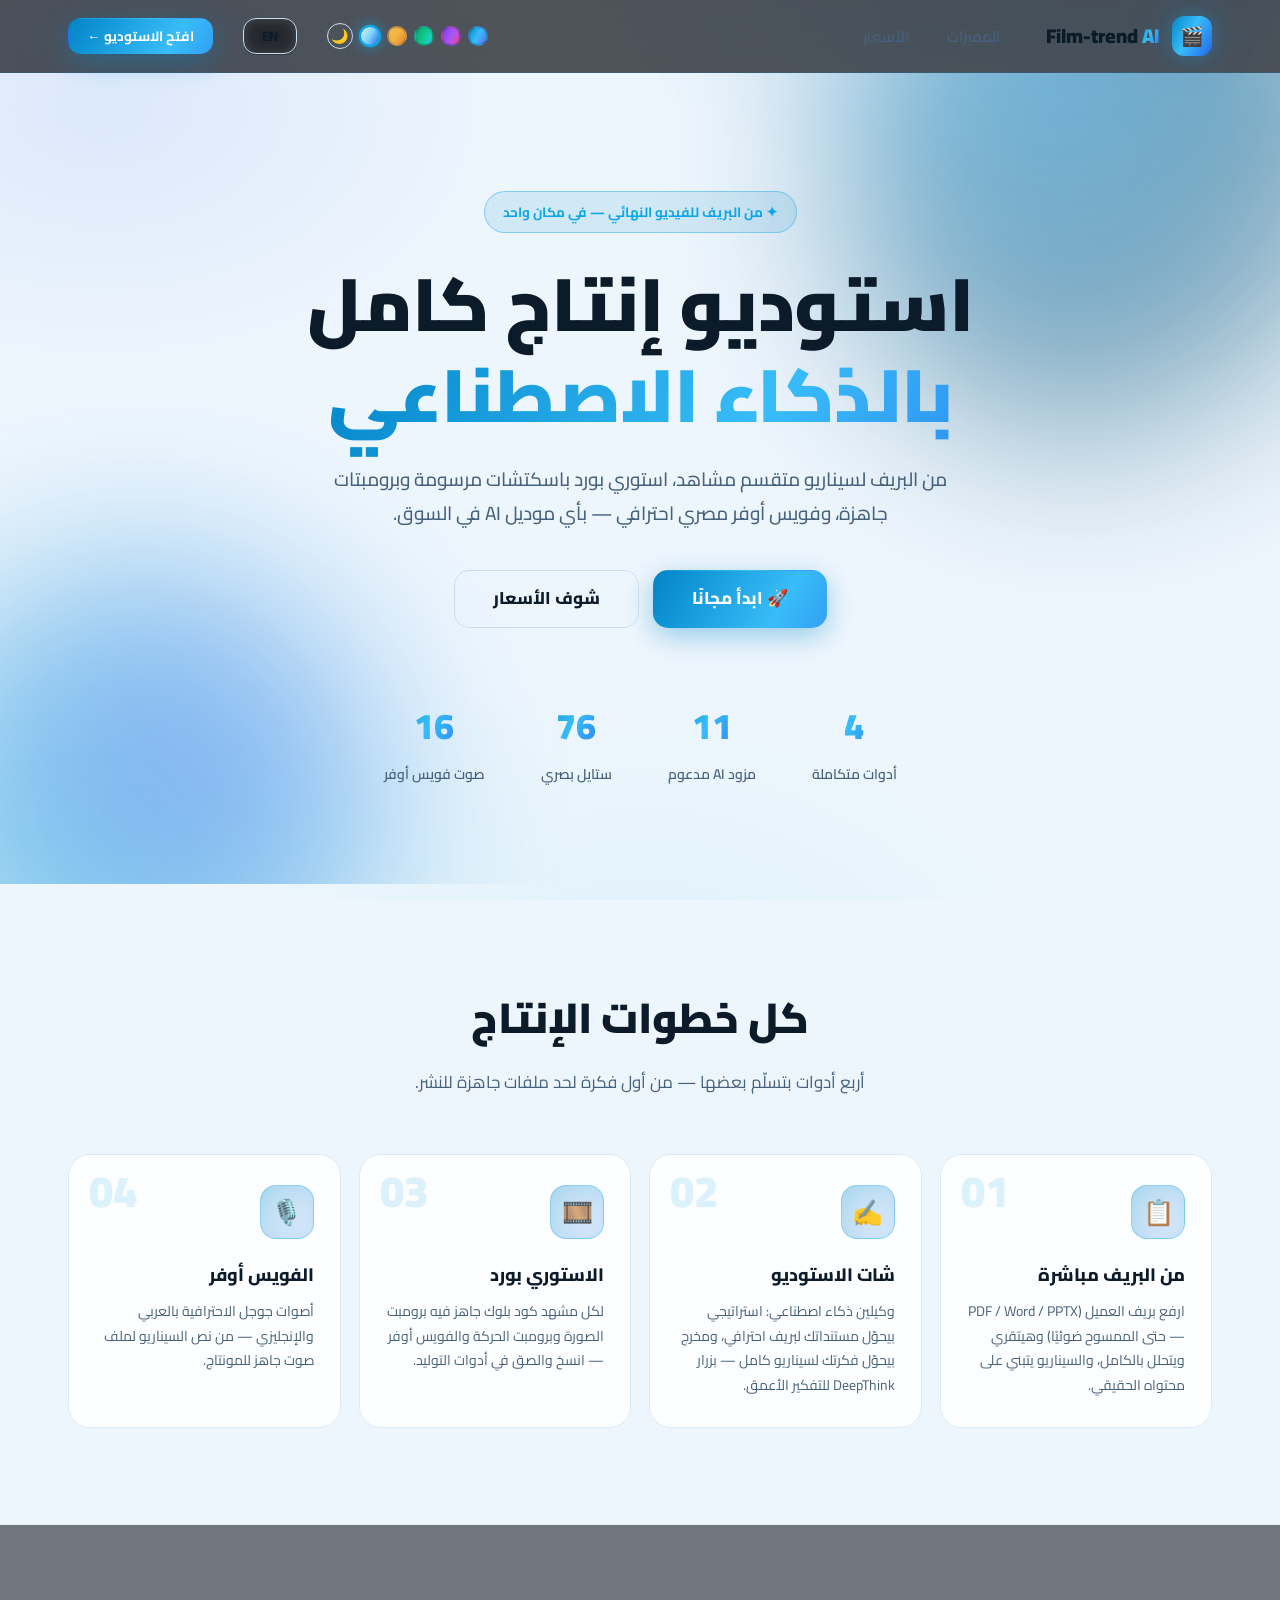
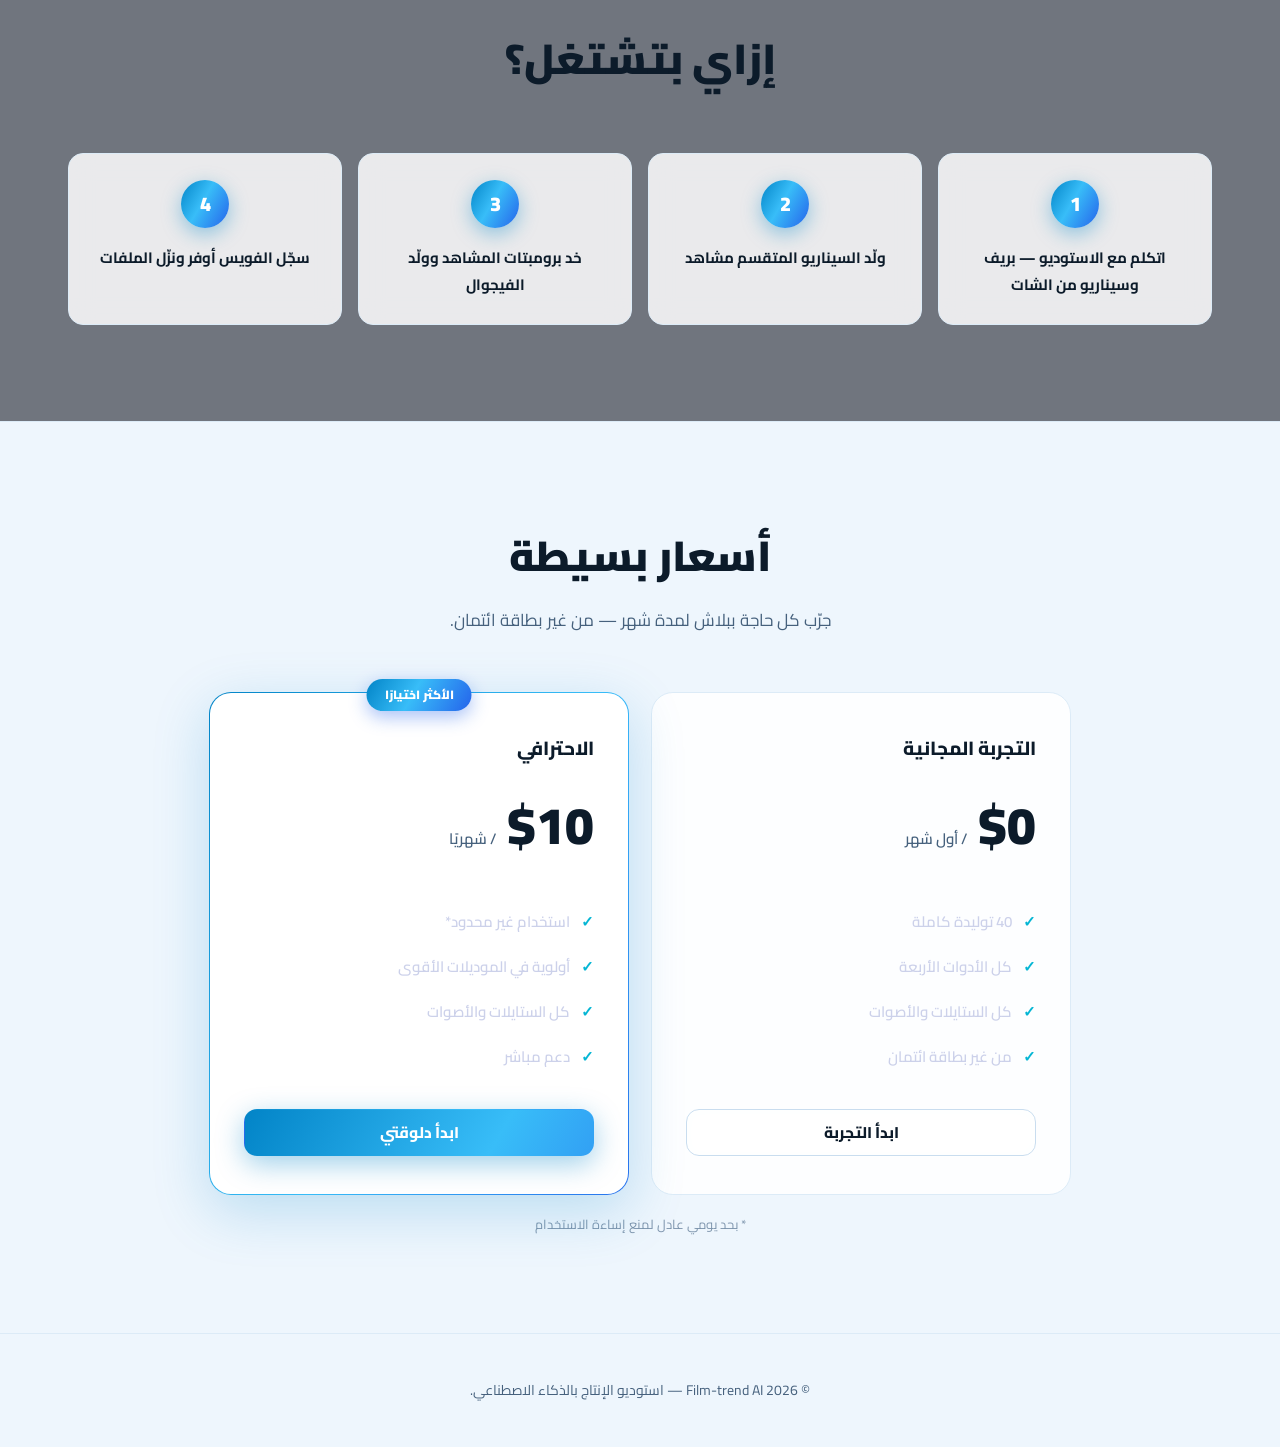
==== commit ac3dd18a: "feat: make the sky light theme the default" ====
--- a/index.html
+++ b/index.html
@@ -10,7 +10,7 @@
   <link rel="preconnect" href="https://fonts.googleapis.com">
   <link rel="preconnect" href="https://fonts.gstatic.com" crossorigin>
   <link href="https://fonts.googleapis.com/css2?family=Cairo:wght@400;500;600;700;800;900&family=JetBrains+Mono:wght@400;500&display=swap" rel="stylesheet">
-  <link rel="stylesheet" href="css/app.css?v=20260704a">
+  <link rel="stylesheet" href="css/app.css?v=20260704b">
 </head>
 <body>
 
@@ -340,14 +340,14 @@
     </section>
   </div>
 
-  <script src="js/config.js?v=20260704a"></script>
-  <script src="js/i18n.js?v=20260704a"></script>
-  <script src="js/prompt.js?v=20260704a"></script>
-  <script src="js/styles.js?v=20260704a"></script>
-  <script src="js/docs.js?v=20260704a"></script>
-  <script src="js/imagen.js?v=20260704a"></script>
-  <script src="js/tts.js?v=20260704a"></script>
-  <script src="js/api.js?v=20260704a"></script>
-  <script src="js/app.js?v=20260704a"></script>
+  <script src="js/config.js?v=20260704b"></script>
+  <script src="js/i18n.js?v=20260704b"></script>
+  <script src="js/prompt.js?v=20260704b"></script>
+  <script src="js/styles.js?v=20260704b"></script>
+  <script src="js/docs.js?v=20260704b"></script>
+  <script src="js/imagen.js?v=20260704b"></script>
+  <script src="js/tts.js?v=20260704b"></script>
+  <script src="js/api.js?v=20260704b"></script>
+  <script src="js/app.js?v=20260704b"></script>
 </body>
 </html>
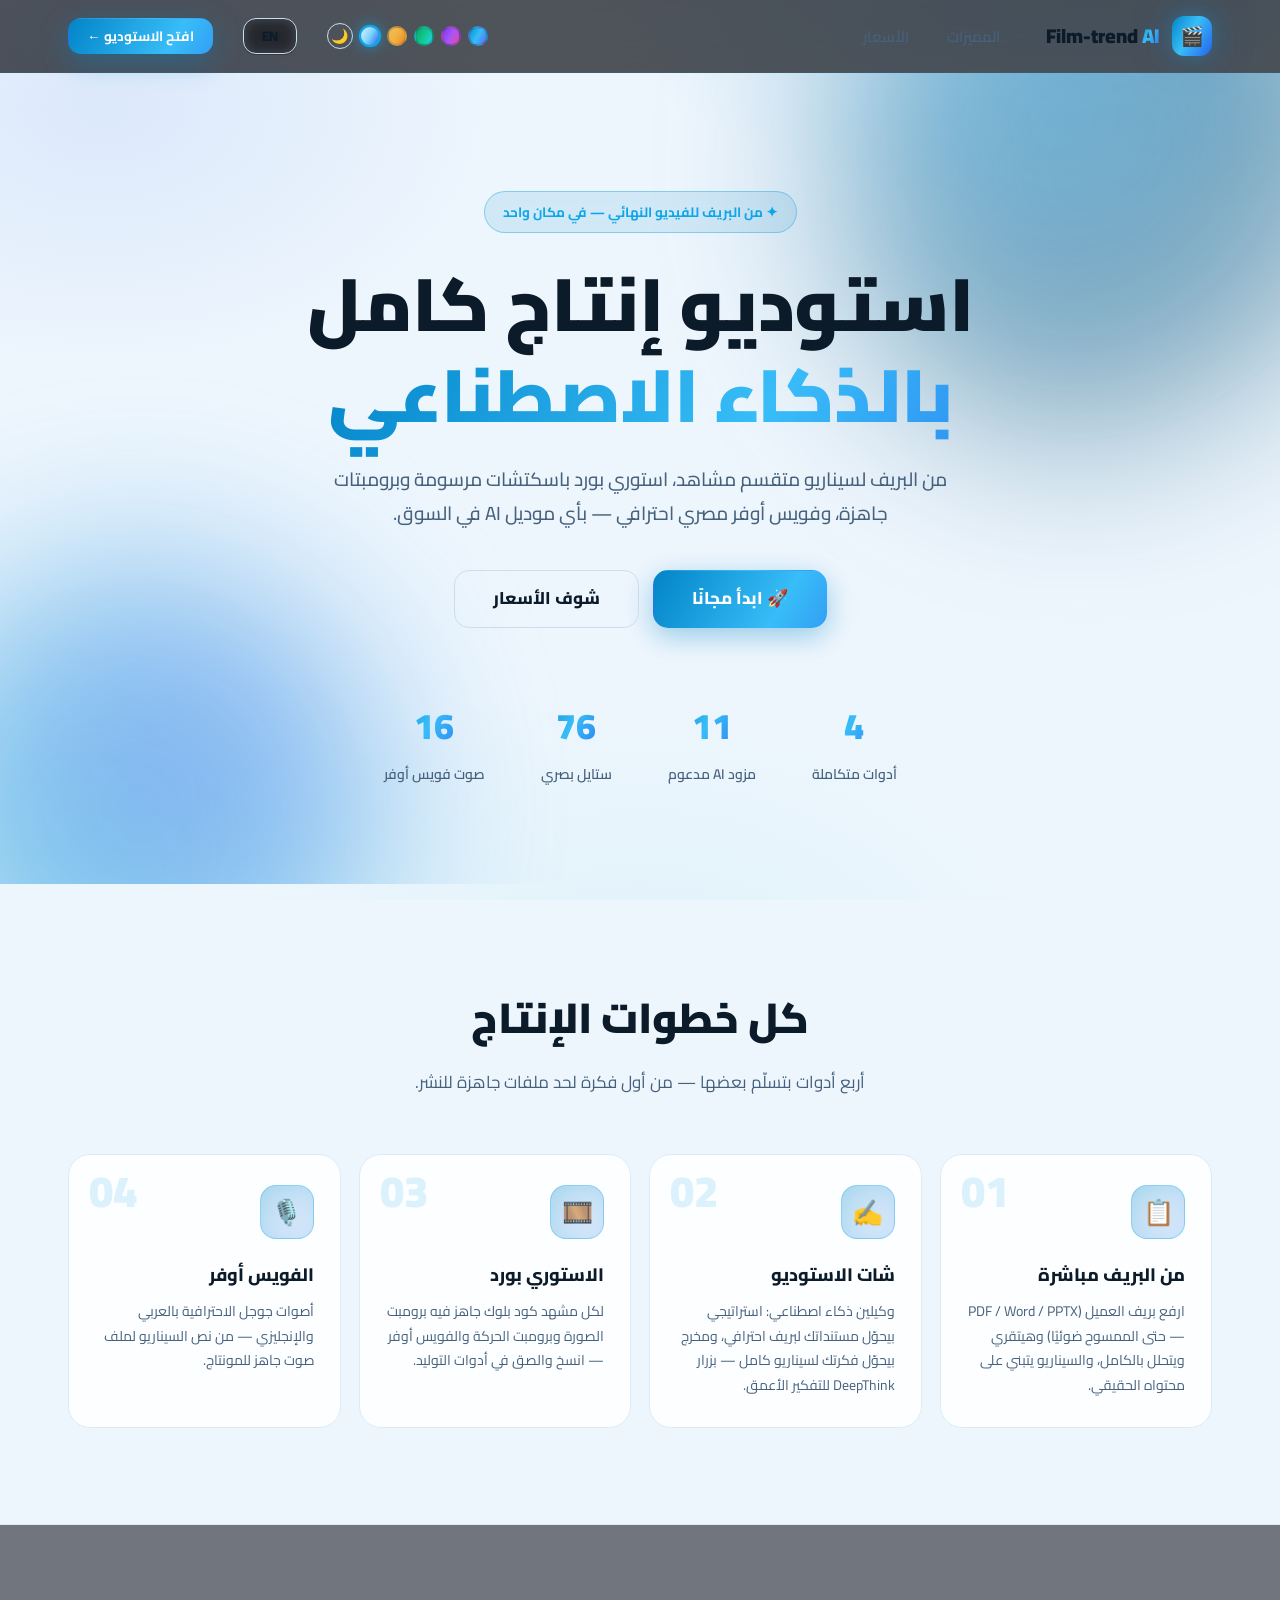
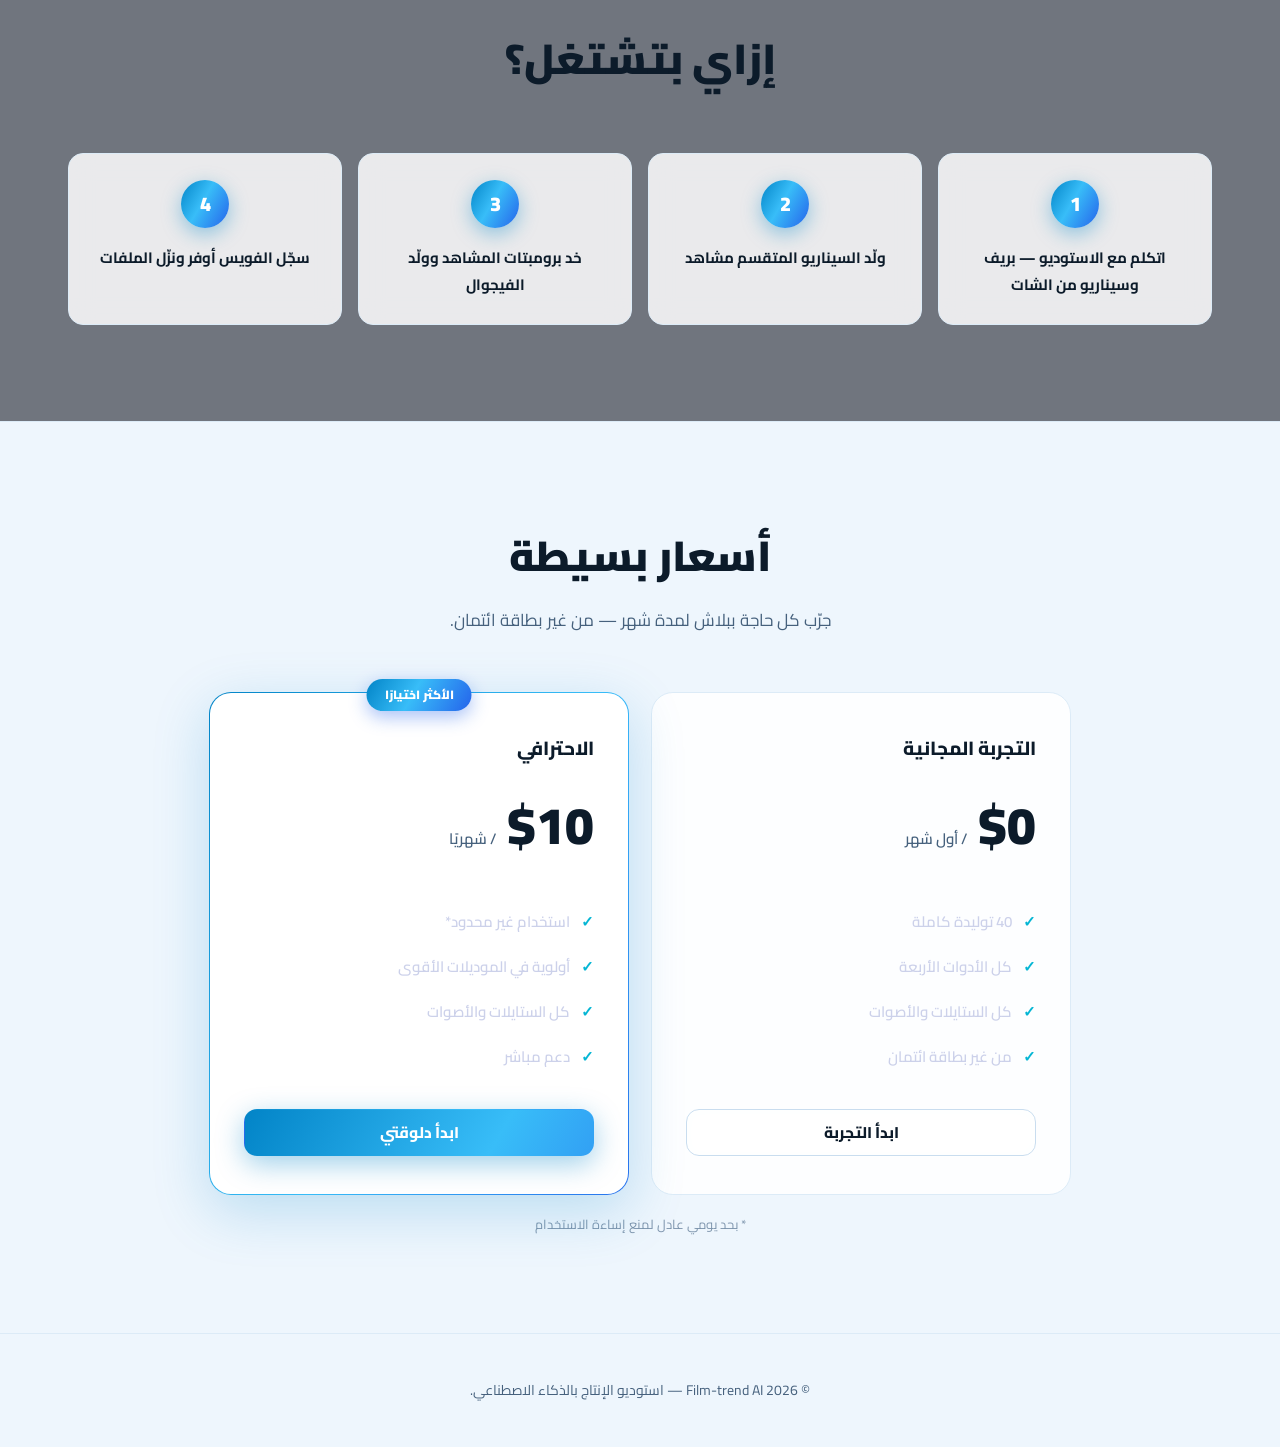
==== commit df54db61: "feat: library upgrades inspired by youmind/greatprompts (type filter, prompt counter, expandable pre" ====
--- a/index.html
+++ b/index.html
@@ -10,7 +10,7 @@
   <link rel="preconnect" href="https://fonts.googleapis.com">
   <link rel="preconnect" href="https://fonts.gstatic.com" crossorigin>
   <link href="https://fonts.googleapis.com/css2?family=Cairo:wght@400;500;600;700;800;900&family=JetBrains+Mono:wght@400;500&display=swap" rel="stylesheet">
-  <link rel="stylesheet" href="css/app.css?v=20260704b">
+  <link rel="stylesheet" href="css/app.css?v=20260705d">
 </head>
 <body>
 
@@ -137,6 +137,7 @@
           <button class="step-btn" data-tab="board"><span class="n"><span>2</span></span><span data-i18n="s3"></span></button>
           <span class="step-sep"></span>
           <button class="step-btn" data-tab="voice"><span class="n"><span>3</span></span><span data-i18n="s4"></span></button>
+          <button class="step-btn step-gear" data-tab="library" data-i18n="s_lib"></button>
           <button class="step-btn step-gear" data-tab="settings" data-i18n="s_set"></button>
         </div>
       </div>
@@ -301,6 +302,23 @@
       </div></div>
     </section>
 
+    <!-- PROMPT LIBRARY -->
+    <section class="panel" id="panel-library">
+      <div class="wrap">
+        <div class="card">
+          <div class="lib-head-row">
+            <h3 data-i18n="lib_h"></h3>
+            <span class="lib-count" id="lib-count"></span>
+          </div>
+          <p class="hint" data-i18n="lib_hint"></p>
+          <input type="text" id="lib-search" data-i18n-ph="lib_search_ph" oninput="renderLibrary()">
+          <div class="lib-cats" id="lib-cats"></div>
+          <div class="lib-cats" id="lib-types"></div>
+          <div class="lib-grid" id="lib-grid"></div>
+        </div>
+      </div>
+    </section>
+
     <!-- SETTINGS -->
     <section class="panel" id="panel-settings">
       <div class="wrap">
@@ -340,14 +358,15 @@
     </section>
   </div>
 
-  <script src="js/config.js?v=20260704b"></script>
-  <script src="js/i18n.js?v=20260704b"></script>
-  <script src="js/prompt.js?v=20260704b"></script>
-  <script src="js/styles.js?v=20260704b"></script>
-  <script src="js/docs.js?v=20260704b"></script>
-  <script src="js/imagen.js?v=20260704b"></script>
-  <script src="js/tts.js?v=20260704b"></script>
-  <script src="js/api.js?v=20260704b"></script>
-  <script src="js/app.js?v=20260704b"></script>
+  <script src="js/config.js?v=20260705d"></script>
+  <script src="js/i18n.js?v=20260705d"></script>
+  <script src="js/prompt.js?v=20260705d"></script>
+  <script src="js/styles.js?v=20260705d"></script>
+  <script src="js/promptlib.js?v=20260705d"></script>
+  <script src="js/docs.js?v=20260705d"></script>
+  <script src="js/imagen.js?v=20260705d"></script>
+  <script src="js/tts.js?v=20260705d"></script>
+  <script src="js/api.js?v=20260705d"></script>
+  <script src="js/app.js?v=20260705d"></script>
 </body>
 </html>
--- a/css/app.css
+++ b/css/app.css
@@ -641,6 +641,50 @@
 .sl-chips button:hover { border-color: var(--accent); color: var(--text); }
 .sl-chips button.on { background: var(--accent); border-color: var(--accent); color: var(--btn-fg); }
 
+/* ============ prompt library ============ */
+.lib-cats { display: flex; gap: 8px; flex-wrap: wrap; margin: 14px 0 18px; }
+.lib-cat {
+  padding: 7px 14px; border-radius: 999px; cursor: pointer; font: inherit; font-size: 13px; font-weight: 800;
+  border: 1px solid var(--line); background: transparent; color: var(--muted); transition: all .18s;
+}
+.lib-cat:hover { border-color: var(--accent); color: var(--text); }
+.lib-cat.on { background: var(--accent); border-color: var(--accent); color: var(--btn-fg); }
+.lib-grid { display: grid; grid-template-columns: repeat(auto-fill, minmax(320px, 1fr)); gap: 16px; }
+.lib-card {
+  border: 1px solid var(--line); border-radius: var(--r); padding: 16px;
+  background: color-mix(in srgb, var(--surface-2) 55%, transparent);
+  display: flex; flex-direction: column; gap: 8px;
+  transition: transform .2s, border-color .2s, box-shadow .2s;
+}
+.lib-card:hover { transform: translateY(-3px); border-color: color-mix(in srgb, var(--accent) 55%, var(--line)); box-shadow: var(--shadow); }
+.lib-card-head { display: flex; justify-content: space-between; align-items: center; gap: 8px; }
+.lib-card h4 { font-size: 16px; }
+.lib-type { font-size: 11.5px; font-weight: 800; padding: 3px 10px; border-radius: 999px; }
+.lt-idea  { background: color-mix(in srgb, var(--accent) 18%, transparent); color: var(--accent); }
+.lt-image { background: color-mix(in srgb, var(--teal) 18%, transparent); color: var(--teal); }
+.lt-video { background: color-mix(in srgb, var(--accent-2) 18%, transparent); color: var(--accent-2); }
+.lib-niche { font-size: 12px; color: var(--faint); font-weight: 700; }
+.lib-desc { font-size: 13px; color: var(--muted); line-height: 1.6; }
+.lib-preview {
+  font-size: 12px; line-height: 1.7; color: var(--muted);
+  background: color-mix(in srgb, var(--bg-2) 70%, transparent);
+  border: 1px solid var(--line-soft); border-radius: var(--r-sm);
+  padding: 10px 12px; margin: 0; white-space: pre-wrap; word-break: break-word;
+  max-height: 128px; overflow: hidden; position: relative;
+  -webkit-mask-image: linear-gradient(#000 70%, transparent); mask-image: linear-gradient(#000 70%, transparent);
+}
+.lib-actions { display: flex; gap: 8px; margin-top: auto; }
+.lib-preview { cursor: pointer; }
+.lib-preview.open { max-height: none; -webkit-mask-image: none; mask-image: none; }
+.lib-head-row { display: flex; align-items: center; justify-content: space-between; gap: 10px; flex-wrap: wrap; }
+.lib-count {
+  font-size: 12.5px; font-weight: 800; color: var(--accent);
+  border: 1px solid color-mix(in srgb, var(--accent) 40%, transparent);
+  padding: 4px 12px; border-radius: 999px;
+}
+.lib-cat.lib-pack { border-style: dashed; color: var(--accent); }
+#lib-types { margin-top: -8px; }
+
 /* character reference (storyboard) */
 .char-ref { display: flex; align-items: center; gap: 10px; margin-top: 6px; }
 .char-ref .upload { flex: 1; padding: 12px; margin: 0; }
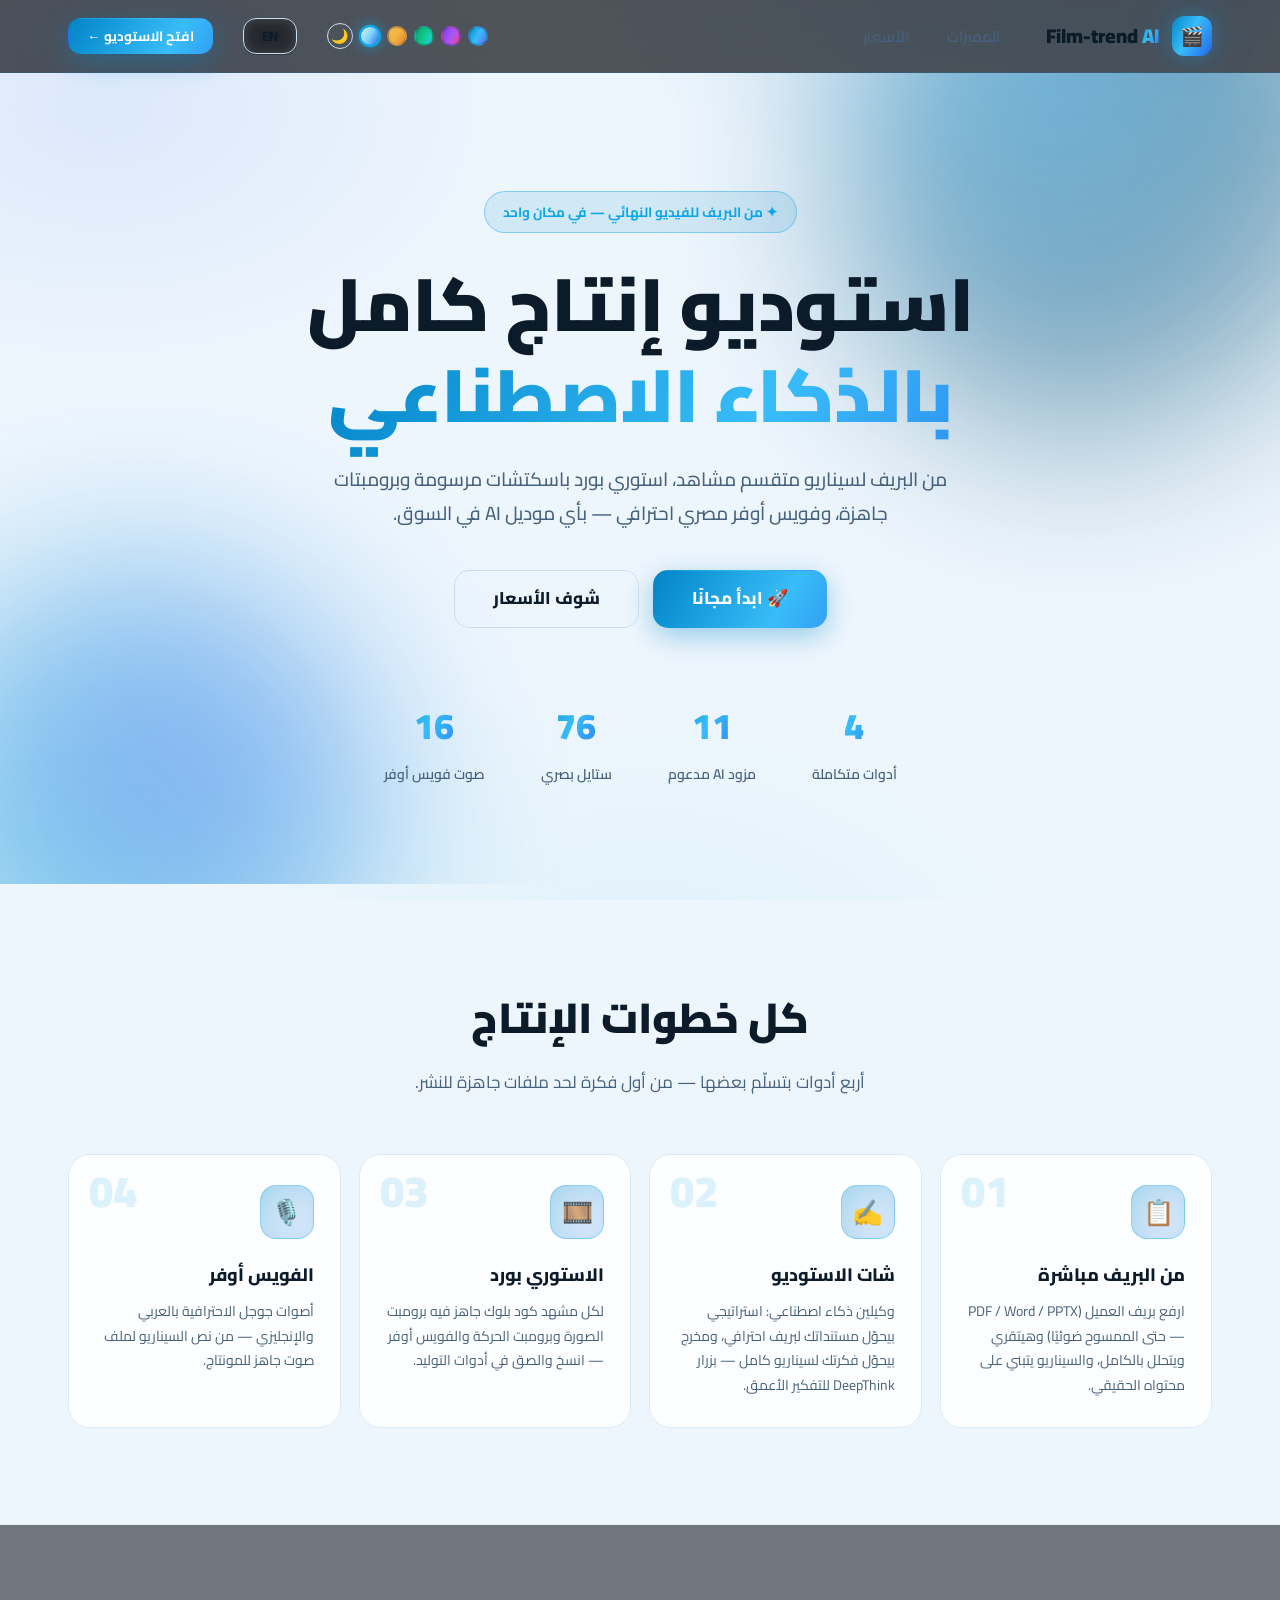
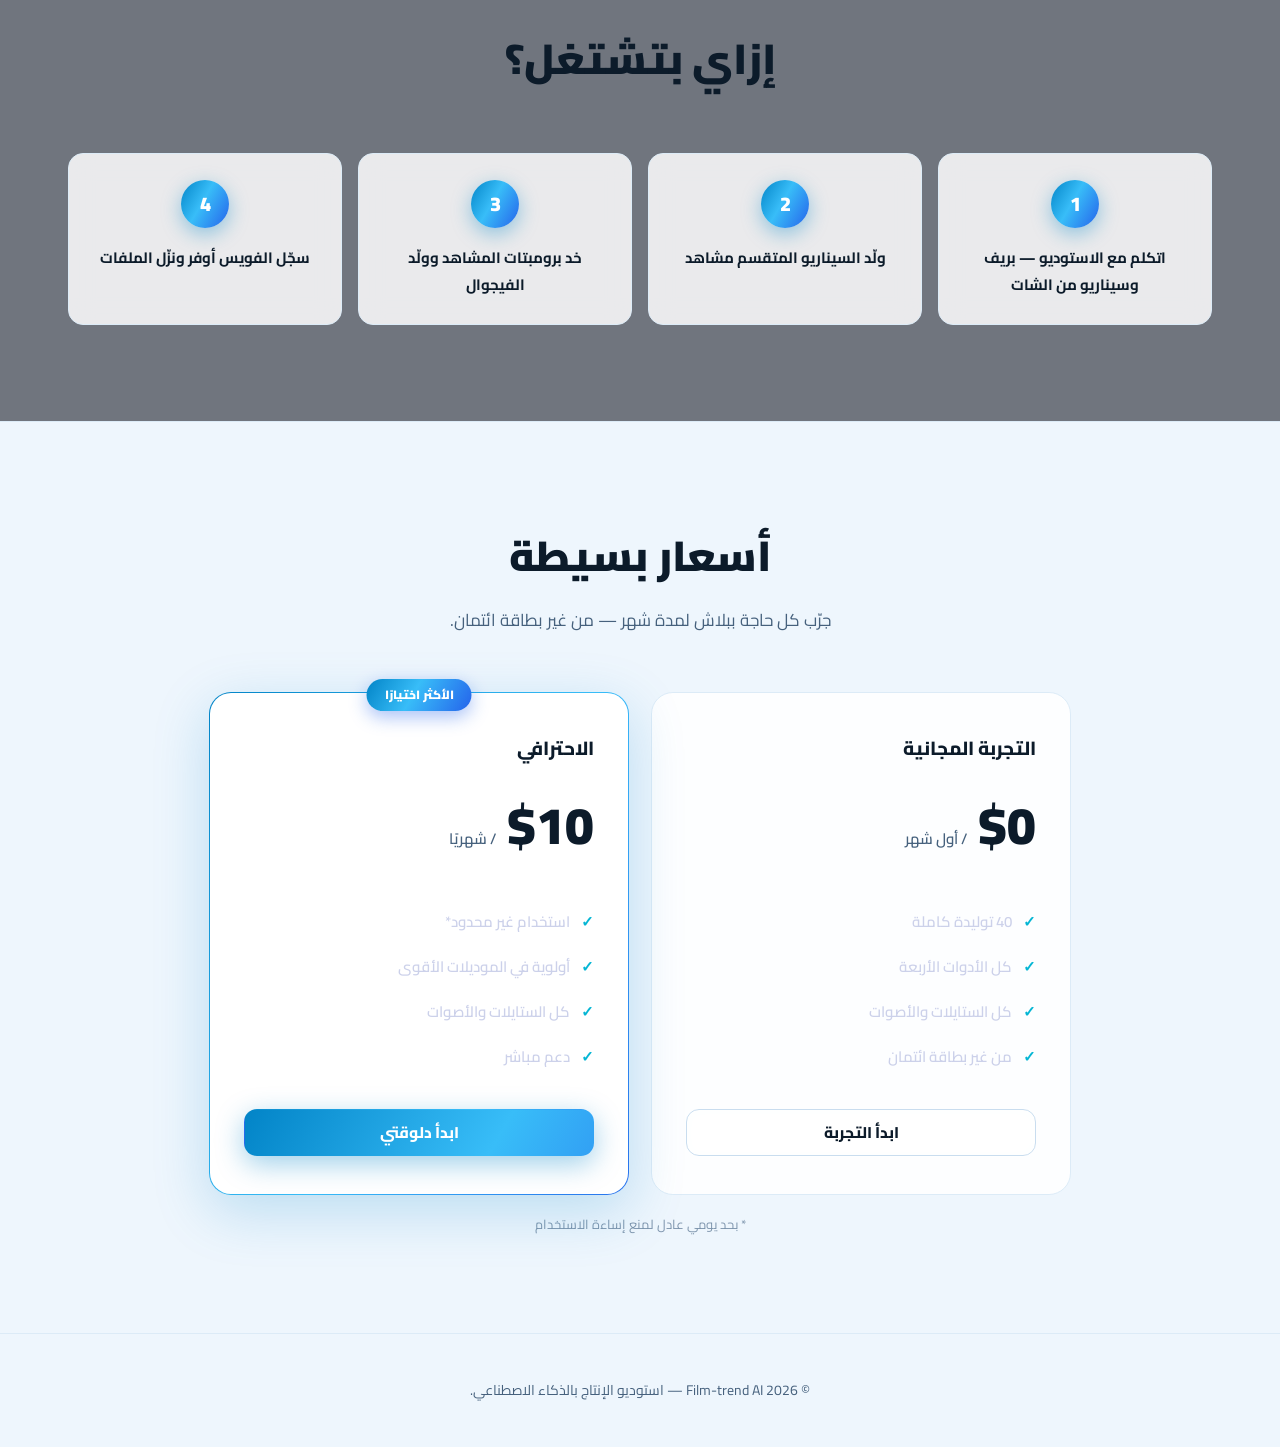
==== commit 0b60e173: "fix: sketch runs abort early with a clear message when the key cannot draw; surface Google's raw err" ====
--- a/index.html
+++ b/index.html
@@ -10,7 +10,7 @@
   <link rel="preconnect" href="https://fonts.googleapis.com">
   <link rel="preconnect" href="https://fonts.gstatic.com" crossorigin>
   <link href="https://fonts.googleapis.com/css2?family=Cairo:wght@400;500;600;700;800;900&family=JetBrains+Mono:wght@400;500&display=swap" rel="stylesheet">
-  <link rel="stylesheet" href="css/app.css?v=20260705d">
+  <link rel="stylesheet" href="css/app.css?v=20260705e">
 </head>
 <body>
 
@@ -358,15 +358,15 @@
     </section>
   </div>
 
-  <script src="js/config.js?v=20260705d"></script>
-  <script src="js/i18n.js?v=20260705d"></script>
-  <script src="js/prompt.js?v=20260705d"></script>
-  <script src="js/styles.js?v=20260705d"></script>
-  <script src="js/promptlib.js?v=20260705d"></script>
-  <script src="js/docs.js?v=20260705d"></script>
-  <script src="js/imagen.js?v=20260705d"></script>
-  <script src="js/tts.js?v=20260705d"></script>
-  <script src="js/api.js?v=20260705d"></script>
-  <script src="js/app.js?v=20260705d"></script>
+  <script src="js/config.js?v=20260705e"></script>
+  <script src="js/i18n.js?v=20260705e"></script>
+  <script src="js/prompt.js?v=20260705e"></script>
+  <script src="js/styles.js?v=20260705e"></script>
+  <script src="js/promptlib.js?v=20260705e"></script>
+  <script src="js/docs.js?v=20260705e"></script>
+  <script src="js/imagen.js?v=20260705e"></script>
+  <script src="js/tts.js?v=20260705e"></script>
+  <script src="js/api.js?v=20260705e"></script>
+  <script src="js/app.js?v=20260705e"></script>
 </body>
 </html>
--- a/css/app.css
+++ b/css/app.css
@@ -685,6 +685,12 @@
 .lib-cat.lib-pack { border-style: dashed; color: var(--accent); }
 #lib-types { margin-top: -8px; }
 
+/* raw provider error under a failed sketch — small, technical, LTR */
+.sketch-detail {
+  font-family: var(--mono); font-size: 10.5px; line-height: 1.5; color: var(--faint);
+  margin-top: 6px; text-align: left; word-break: break-word;
+}
+
 /* character reference (storyboard) */
 .char-ref { display: flex; align-items: center; gap: 10px; margin-top: 6px; }
 .char-ref .upload { flex: 1; padding: 12px; margin: 0; }
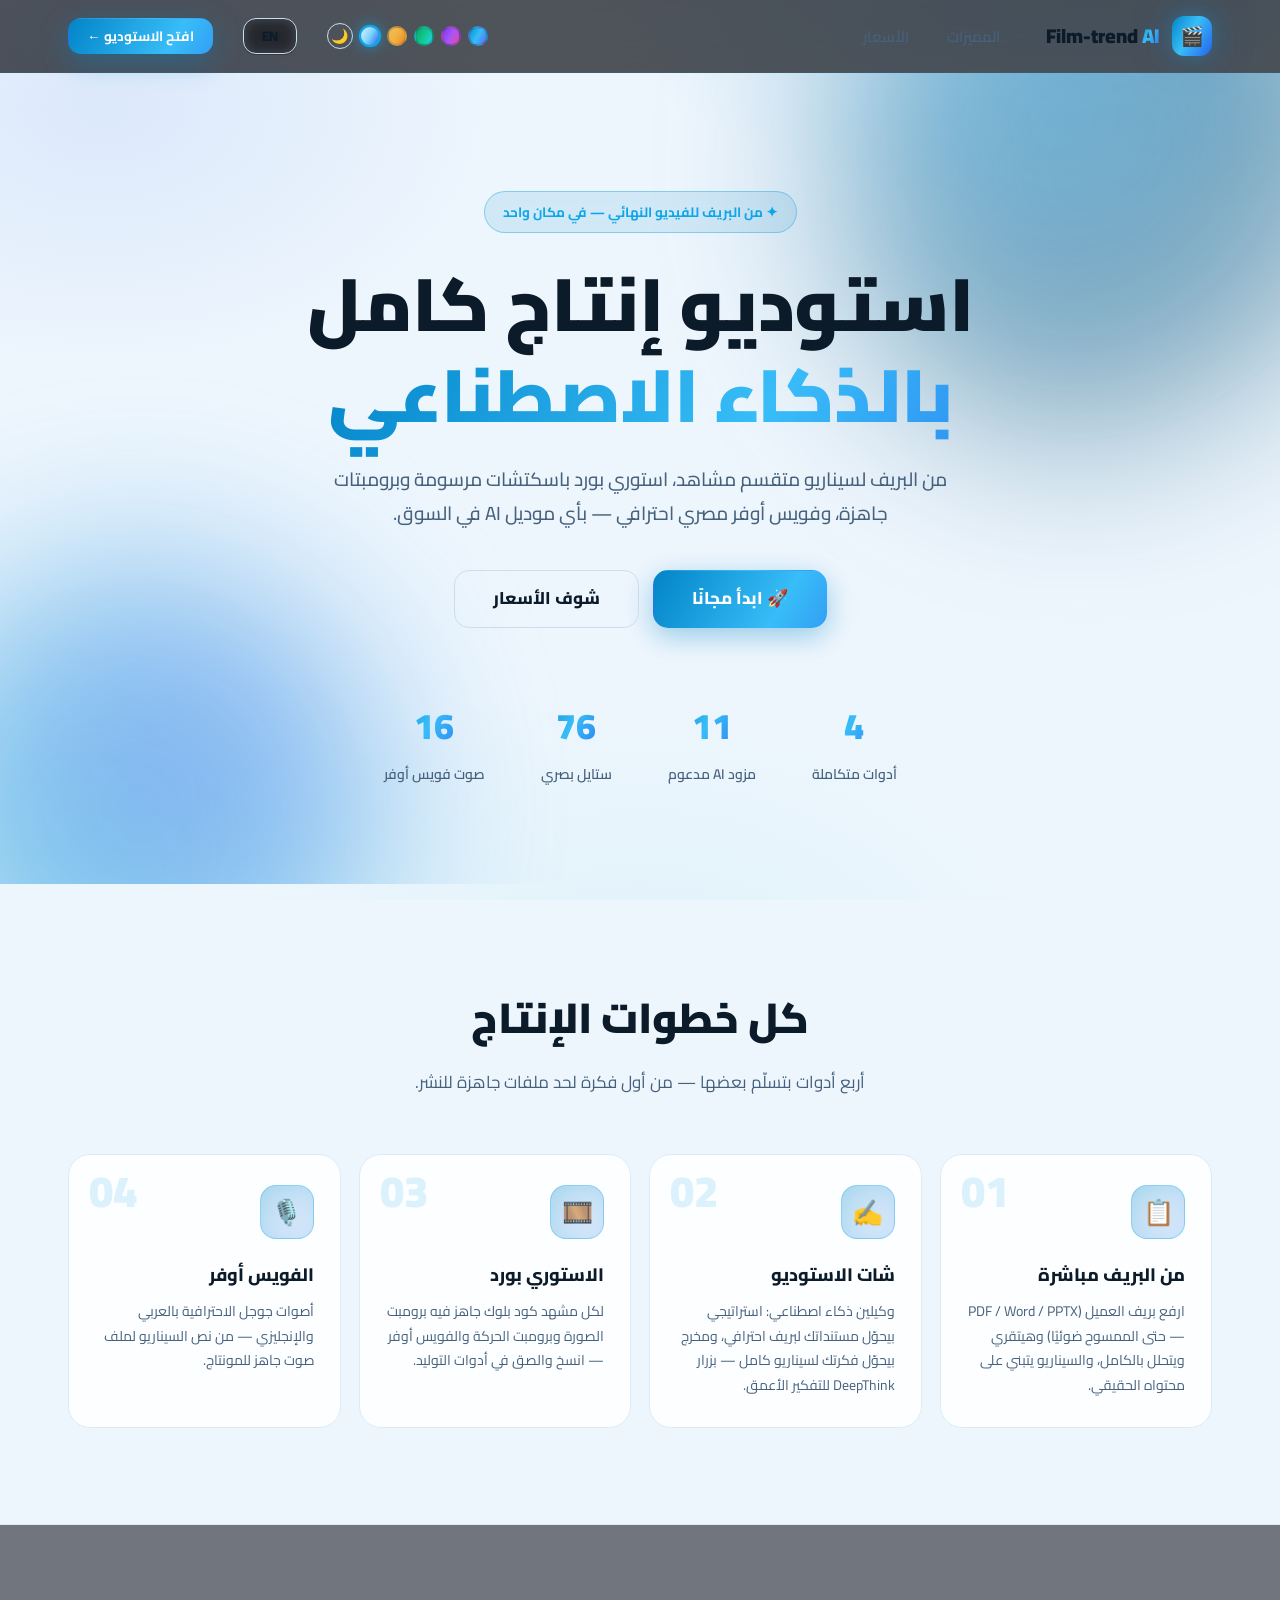
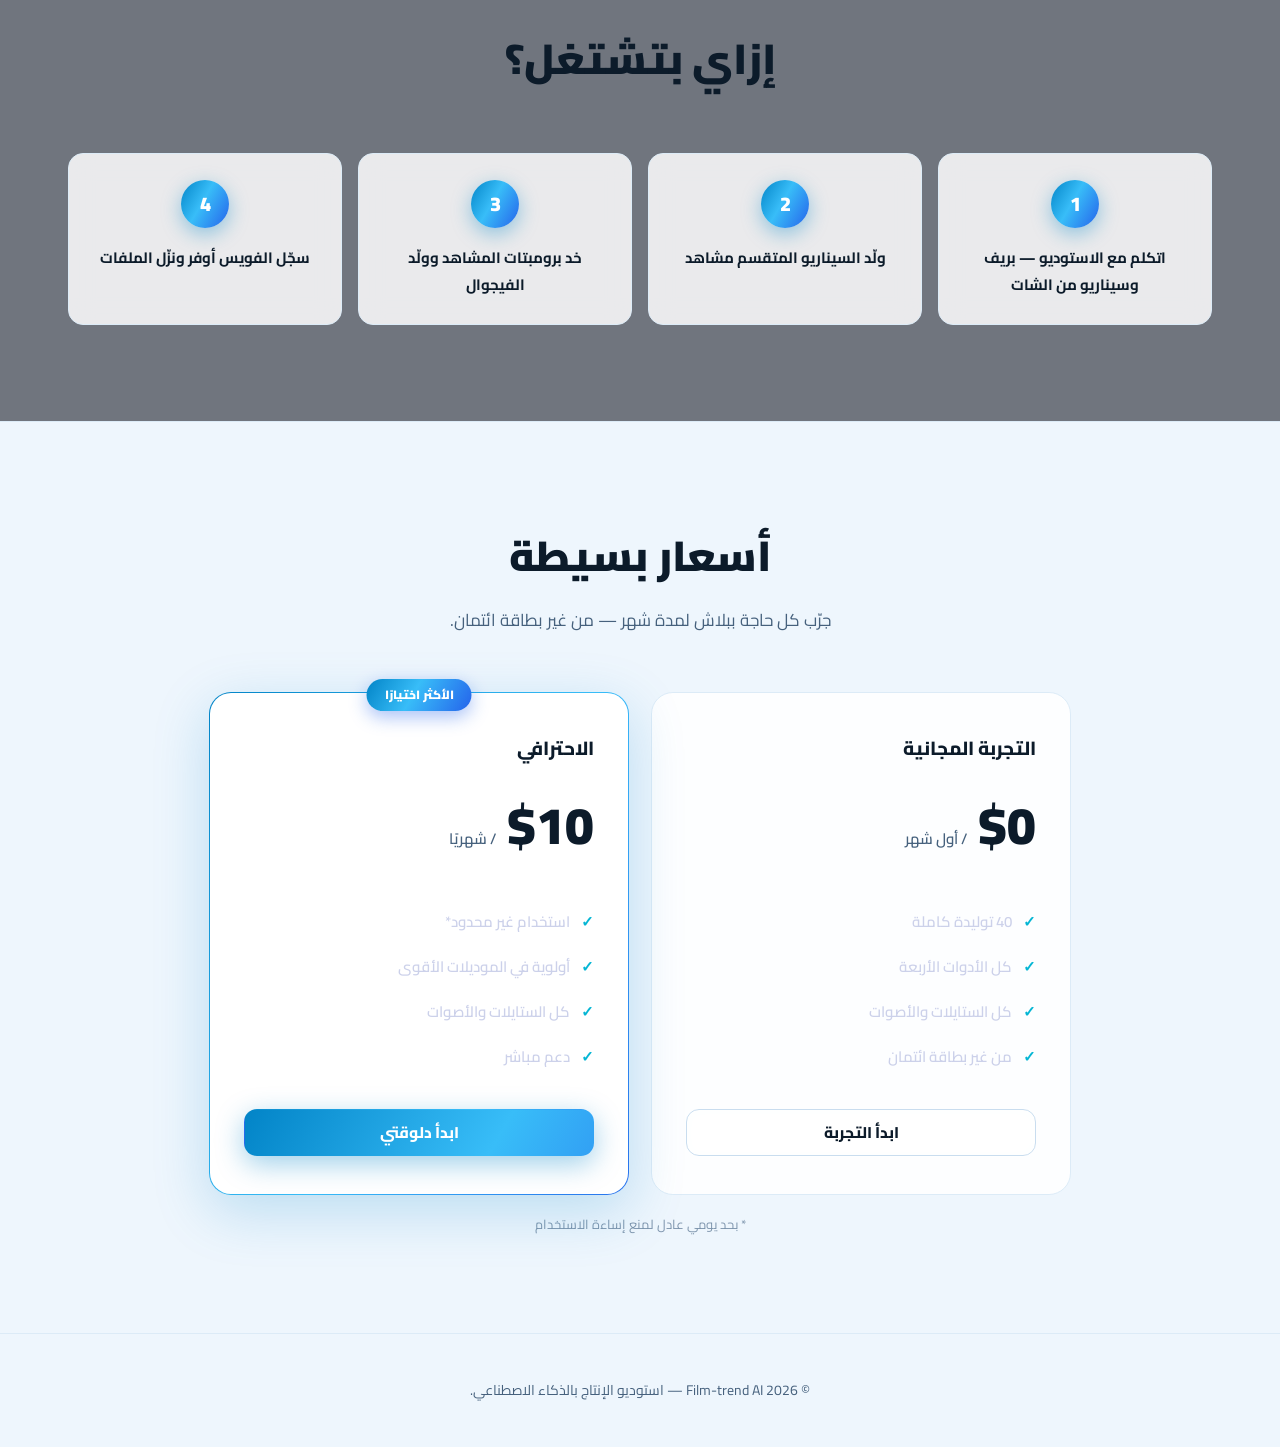
==== commit be8f26fc: "feat: dedicated Gemini key field (settings + storyboard tab) so sketches/voice work alongside any wr" ====
--- a/index.html
+++ b/index.html
@@ -10,7 +10,7 @@
   <link rel="preconnect" href="https://fonts.googleapis.com">
   <link rel="preconnect" href="https://fonts.gstatic.com" crossorigin>
   <link href="https://fonts.googleapis.com/css2?family=Cairo:wght@400;500;600;700;800;900&family=JetBrains+Mono:wght@400;500&display=swap" rel="stylesheet">
-  <link rel="stylesheet" href="css/app.css?v=20260705e">
+  <link rel="stylesheet" href="css/app.css?v=20260705f">
 </head>
 <body>
 
@@ -233,6 +233,7 @@
             <input type="checkbox" id="board-sketch" checked>
             <span data-i18n="b_sketch"></span>
           </label>
+          <input type="password" id="board-gemini-key" dir="ltr" data-i18n-ph="gk_board_ph" autocomplete="off" onchange="saveGeminiKey(this.value)">
           <button class="btn btn-primary btn-block" id="run-board" onclick="runBoard()" data-i18n="b_run"></button>
           <button class="btn btn-stop" id="stop-board" onclick="stopRun('board')">⏹</button>
         </div>
@@ -352,21 +353,25 @@
             <button class="btn btn-primary btn-block" onclick="persistSettings()" data-i18n="save"></button>
             <div class="note" data-i18n-html="bk_where_html"></div>
             <div class="note" id="pdf-note" style="display:none" data-i18n-html="bk_pdf_html"></div>
+            <label class="f" data-i18n="gk_label"></label>
+            <p class="hint" data-i18n-html="gk_hint_html"></p>
+            <input type="password" id="gemini-key-extra" dir="ltr" placeholder="AIza..." autocomplete="off" onchange="saveGeminiKey(this.value)">
+            <button class="btn btn-ghost btn-block" onclick="saveGeminiKey(document.getElementById('gemini-key-extra').value)" data-i18n="gk_save"></button>
           </div>
         </div>
       </div>
     </section>
   </div>
 
-  <script src="js/config.js?v=20260705e"></script>
-  <script src="js/i18n.js?v=20260705e"></script>
-  <script src="js/prompt.js?v=20260705e"></script>
-  <script src="js/styles.js?v=20260705e"></script>
-  <script src="js/promptlib.js?v=20260705e"></script>
-  <script src="js/docs.js?v=20260705e"></script>
-  <script src="js/imagen.js?v=20260705e"></script>
-  <script src="js/tts.js?v=20260705e"></script>
-  <script src="js/api.js?v=20260705e"></script>
-  <script src="js/app.js?v=20260705e"></script>
+  <script src="js/config.js?v=20260705f"></script>
+  <script src="js/i18n.js?v=20260705f"></script>
+  <script src="js/prompt.js?v=20260705f"></script>
+  <script src="js/styles.js?v=20260705f"></script>
+  <script src="js/promptlib.js?v=20260705f"></script>
+  <script src="js/docs.js?v=20260705f"></script>
+  <script src="js/imagen.js?v=20260705f"></script>
+  <script src="js/tts.js?v=20260705f"></script>
+  <script src="js/api.js?v=20260705f"></script>
+  <script src="js/app.js?v=20260705f"></script>
 </body>
 </html>
